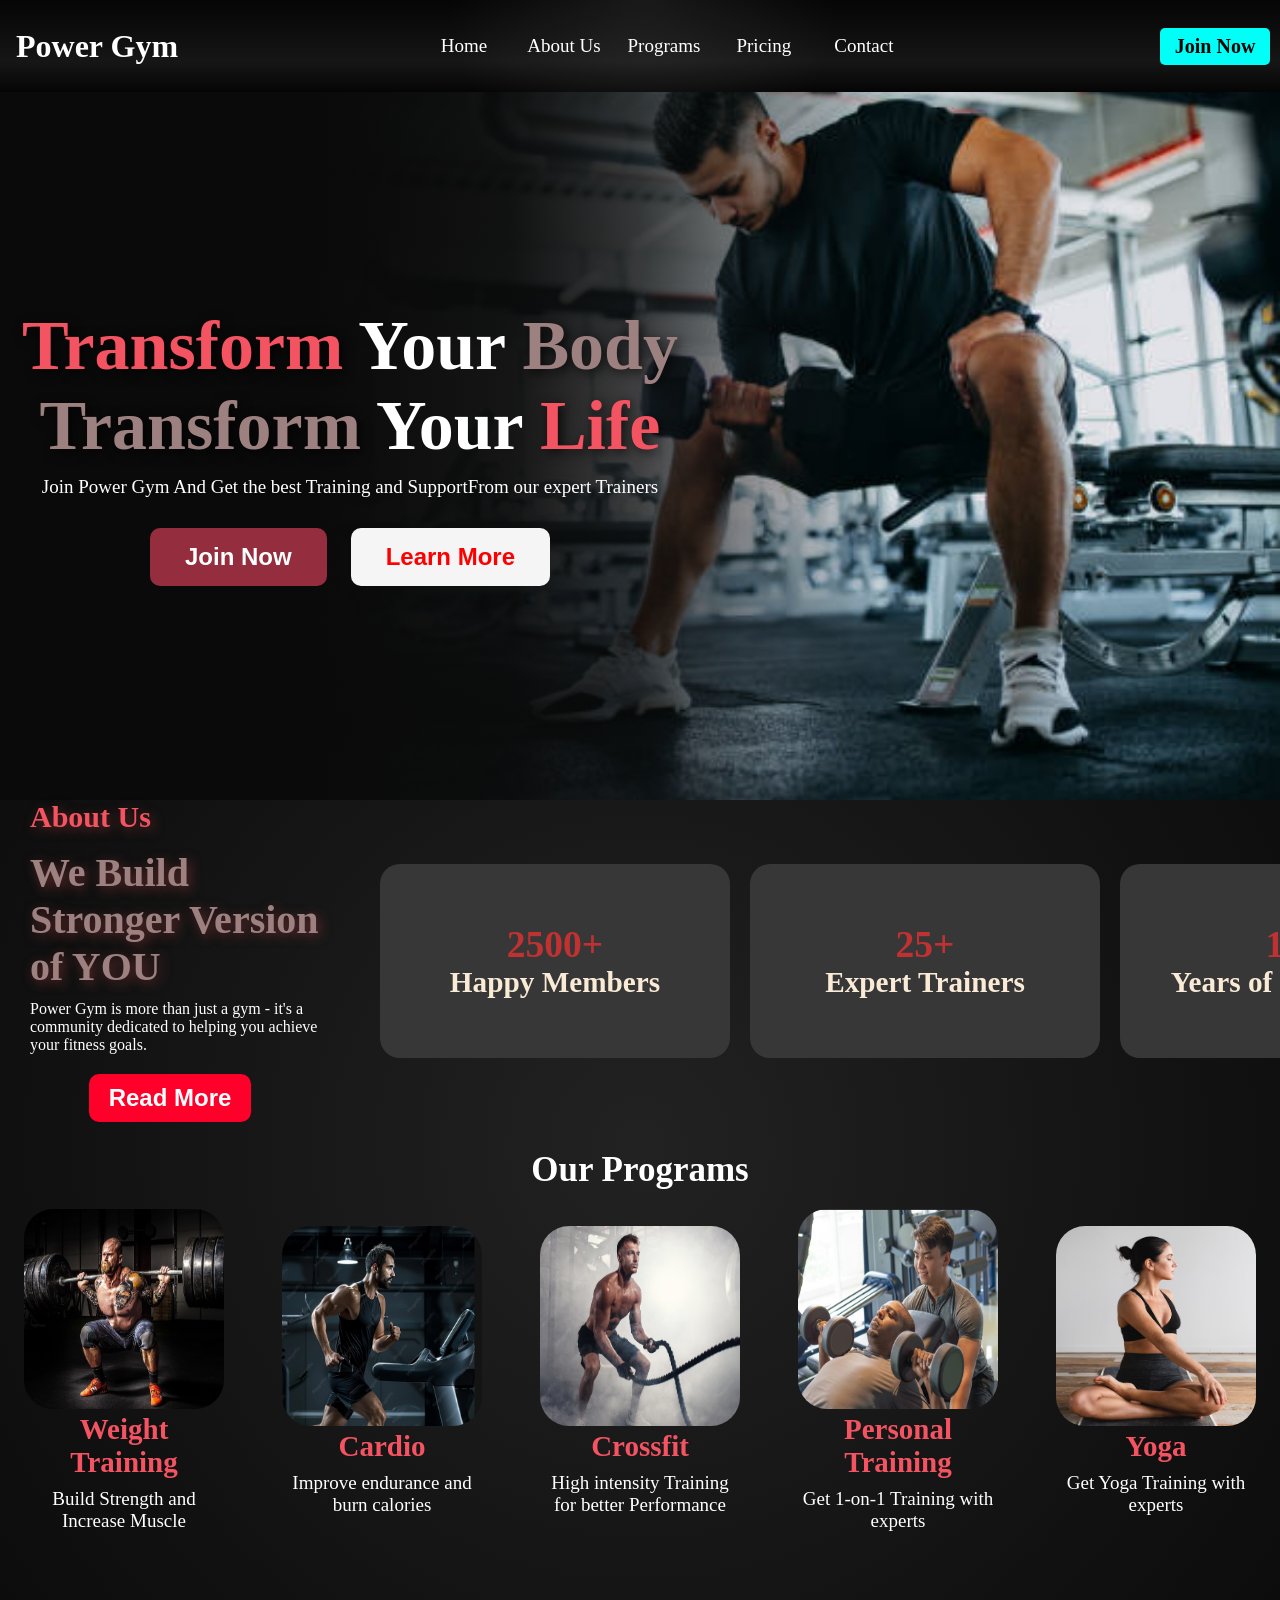
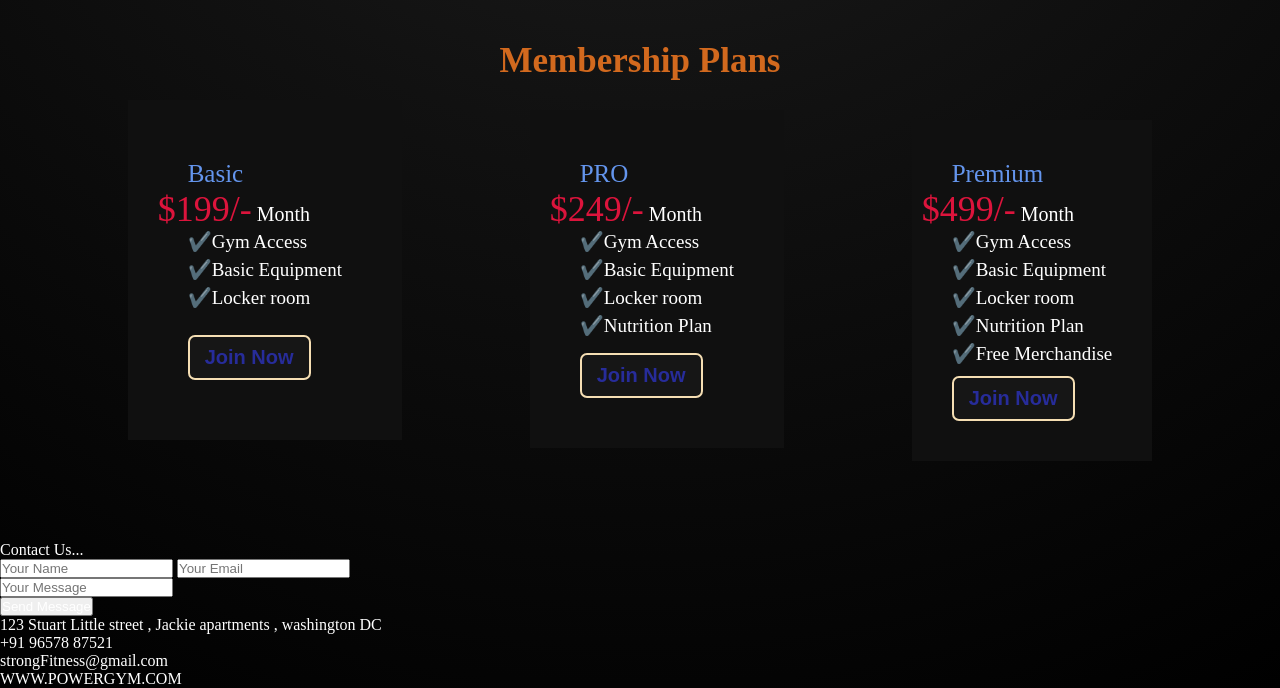
==== index.html @ 0db8797d "Html part of contact section is completed" ====
<!DOCTYPE html>
<html lang="en">

<head>
    <meta charset="UTF-8">
    <meta name="viewport" content="width=device-width, initial-scale=1.0">
    <title>Power Gym Website</title>
    <link rel="stylesheet" href="style.css">
</head>

<body>
    <header class="header-section">
        <h1 class="title" style="cursor: pointer;">Power Gym</h1>
        <nav class="header-nav">
            <a class="nav-tag" href="#home">Home</a>
            <a class="nav-tag" href="#about">About Us</a>
            <a class="nav-tag" href="#programs">Programs</a>
            <a class="nav-tag" href="#price">Pricing</a>
            <a class="nav-tag" href="#contact">Contact</a>
        </nav>
        <a class="join-btn" href="JoinForm.html">Join Now</a>
    </header>
    <main>

        <section class="hero-section" id="home">
            <div class="left-box">
                <p class="l1"><span class="w1">Transform</span> Your <span class="w2">Body</span> <span
                        class="w2">Transform</span> Your <span class="w1">Life</span></p>
                <p class="l2">Join Power Gym And Get the best Training and SupportFrom our expert Trainers</p>
                <div>
                    <button class="join-button">Join Now</button>
                    <button class="Learn-more-btn">Learn More</button>
                </div>
            </div>
        </section>

        <section class="about-section" id="about">
            
            <div class="abt-box1">
                <p class="bl1">About Us</p>
                <p class="bl2">We Build Stronger Version of YOU</p>
                <p class="bl3">Power Gym is more than just a gym - it's a community dedicated to helping you achieve your fitness
                    goals.</p>
                <button class="read-more-btn">Read More</button>
            </div>

            <div class="abt-box2">
                <h1 class="abl1">2500+</h1>
                <h3 class="abl2">Happy Members</h3>
            </div>
            <div class="abt-box2">
                <h1 class="abl1">25+</h1>
                <h3 class="abl2">Expert Trainers</h3>
            </div>
            <div class="abt-box2">
                <h1 class="abl1">10+</h1>
                <h3 class="abl2">Years of Experience</h3>
            </div>

        </section>

        <section class="programs-section" id="programs">

            <div class="pb1">
                <p class="pl1">Our Programs</p>
            </div>
            <div class="pb2">
                <div class="pbox">
                    <div>
                        <img class="photo" alt="Misssing Photo" src="Images/b1.png">
                    </div>
                    <div>
                        <p class="PBLine1">Weight Training</p>
                        <p class="pbl2">Build Strength and Increase Muscle</p>
                    </div>
                </div>
                <div class="pbox">
                    <div>
                        <img class="photo" alt="Misssing Photo" src="Images/b2.png">
                    </div>
                    <div>
                        <p class="PBLine1">Cardio</p>
                        <p class="pbl2">Improve endurance and burn calories</p>
                    </div>
                </div>
                <div class="pbox">
                    <div>
                        <img class="photo" alt="Misssing Photo" src="Images/b3.png">
                    </div>
                    <div>
                        <p class="PBLine1">Crossfit</p>
                        <p class="pbl2">High intensity Training for better Performance</p>
                    </div>
                </div>
                <div class="pbox">
                    <div>
                        <img class="photo" alt="Misssing Photo" src="Images/b4.png">
                    </div>
                    <div>
                        <p class="PBLine1">Personal Training</p>
                        <p class="pbl2">Get 1-on-1 Training with experts</p>
                    </div>
                </div>
                <div class="pbox">
                    <div>
                        <img class="photo" alt="Misssing Photo" src="Images/b5.png">
                    </div>
                    <div>
                        <p class="PBLine1">Yoga</p>
                        <p class="pbl2">Get Yoga Training with experts</p>
                    </div>
                </div>
            </div>

        </section>

        <section class="price-section" id="price">
            <p class="priceline1">Membership Plans</p>
            <div class="plan-container">
                <div class="plan-box1">
                    <p class="pricel1">Basic</p>
                    <p class="pricel2"> <span class="amount">$199/-</span> Month</p>
                    <p class="access-lines">✔️Gym Access</p>
                    <p class="access-lines">✔️Basic Equipment</p>
                    <p class="access-lines">✔️Locker room </p>
                    <button class="Joinbtn1">Join Now</button>
                </div>
                <div class="plan-box2">
                    <p class="pricel1">PRO</p>
                    <p class="pricel2"> <span class="amount">$249/-</span> Month</p>
                    <p class="access-lines">✔️Gym Access</p>
                    <p class="access-lines">✔️Basic Equipment</p>
                    <p class="access-lines">✔️Locker room </p>
                    <p class="access-lines">✔️Nutrition Plan</p>
                    <button class="Joinbtn2">Join Now</button>
                </div>
                <div class="plan-box3">
                    <p class="pricel1">Premium</p>
                    <p class="pricel2"> <span class="amount">$499/-</span> Month</p>
                    <p class="access-lines">✔️Gym Access</p>
                    <p class="access-lines">✔️Basic Equipment</p>
                    <p class="access-lines">✔️Locker room </p>
                    <p class="access-lines">✔️Nutrition Plan</p>
                    <p class="access-lines">✔️Free Merchandise</p>
                    <button class="Joinbtn3">Join Now</button>
                </div>
            </div>
        </section>

        <section class="contact-section" id="contact">
            <div class="form-box">
                <form class="contact-form">
                    <p>Contact Us...</p>
                    <input type="text" placeholder="Your Name">
                    <input type="email" placeholder="Your Email">
                    <div>
                        <input type="text" placeholder="Your Message">
                    </div>
                    <button>Send Message</button>
                </form>
            </div>
            <div class="adress-box">
                <p class="adl1">123  Stuart Little street , Jackie apartments , washington DC </p>
                <p class="adl2">+91 96578 87521</p>
                <p class="adl3">strongFitness@gmail.com</p>
                <p class="adl4">WWW.POWERGYM.COM</p>
            </div>
        </section>
    </main>

    <footer class="footer-section">

    </footer>
</body>

</html>
---- style.css ----
*{
    margin: 0;
    padding: 0;
    color: white;
}
body{
    background:
    radial-gradient(circle at center,
    #222222,
    #111111 45%,
    #000000 100%);
}
html{
    scroll-behavior: smooth;
}
.header-section{
    display: flex;
    flex-direction: row;
    justify-content: space-between;
    align-items: center;
    position: fixed;
    margin-bottom: 29px;
    width: 98%;
    padding: 1rem;  
    background:
    radial-gradient(circle at top,
    rgba(255,255,255,0.08),
    transparent 30%),

    linear-gradient(
        to bottom,
        #050505,
        #0d0d0d,
        #161616,
        #050505
    );
    height : 60px ;

}

.header-nav{
    display: grid;
    grid-template-columns: repeat(5, 1fr);
    width: 500px;
}
.nav-tag{
    font-size: 19px;
    cursor: pointer;
    text-align: center;
    padding: 8px; 
    text-decoration: none;
    margin-right: 10px;
}
.nav-tag:hover{
    background-color: #272c9a;
    border-radius: 5px;
}
.nav-tag:active{
    background-color: whitesmoke;
    color: #272c9a;
    border-radius: 5px;
}
.join-btn{
    background-color: #00fff7;
    border: none;
    color: black;
    text-decoration: none;
    border-radius: 5px;
    font-weight: bold;
    cursor: pointer;
    font-size: 20px;
    padding: 7px 15px;
}
.join-btn:hover{
    background-color: #7ff45f;
    color: whitesmoke;
}
.hero-section{
    height: 800px;
    background:
        linear-gradient(to right,
            #0a0a0a 0%,
            #0a0a0a 25%,
            rgba(10,10,10,0.95) 40%,
            rgba(10,10,10,0.75) 50%,
            rgba(10,10,10,0.35) 60%,
            rgba(10,10,10,0) 70%
        ),
        url("Images/1.jpg");

    background-size: cover;
    background-position: center;
    background-repeat: no-repeat;
}
.left-box{
    height: 100vh;
    display: flex;
    flex-direction: column;
    justify-content: center;
    align-items: center;
    width: 700px;
}
.l1{
    font-size: 70px;
    font-weight: bold;
    margin-top: -9px;
    text-align: center;
    margin-bottom: 20px;
}
.w1{
    color: #f45361;
    text-shadow: 3px 3px 12px rgba(0,0,0,0.8);
}
.w2{
    color: #9d8080;
    text-shadow: 3px 3px 12px rgba(0,0,0,0.8);
}
.l2{
    font-size: 19px;
    margin-bottom: 30px;
    margin-top: -10px;
}
.join-button{
    color: white;
    border: none;
    cursor: pointer;
    border-radius: 10px;
    font-size: 24px;
    font-weight: bold;
    background-color: rgb(148, 45, 62);
    padding: 15px 35px;
    margin-right: 20px;
}
.join-button:hover{
    background-color: #56e32f;
    color: red;
}
.Learn-more-btn{
    color: red;
    border: none;
    cursor: pointer;
    border-radius: 10px;
    font-size: 24px;
    font-weight: bold;
    background-color: whitesmoke ;
    padding: 15px 35px;
}
.Learn-more-btn:hover{
    background-color: rgb(81, 30, 30);
    color: whitesmoke;
}
.about-section{
    height: 300px;
    display: grid;
    grid-template-columns: 1fr 1fr 1fr 1fr;
    justify-content: space-between;
    align-items: center;
    margin-bottom: 50px;
}
.abt-box1{
    text-align: left;
    display: flex;
    flex-direction: column;
    justify-content: center;
    align-items: center;
    height: 90%;
    width: 300px;
    margin-left: 30px;
    margin-right: 50px;
}
.bl1{
    font-size: 30px;
    font-weight: bold;
    width: 100%;
    margin-bottom: 15px;
    color: #f45361;
    text-shadow: 3px 3px 12px rgba(121, 50, 50, 0.8);
}
.bl2{
    margin-bottom: 10px;
    font-size: 40px;
    font-weight: bold;
    color: #9d8080; 
    text-shadow: 3px 3px 12px rgba(121, 50, 50, 0.8);
}
.bl3{
    font-size: medium;
}
.read-more-btn{
    color: white;
    border: none;
    cursor: pointer;
    border-radius: 10px;
    font-size: 24px;
    font-weight: bold;
    background-color: rgb(255, 0, 43);
    padding: 10px 20px;
    margin-right: 20px;
    margin-top: 20px;
    justify-content: left;
}
.abt-box2{
    background-color: #383737;
    border-radius: 20px;
    margin-right: 20px;
    height: 60%;
    width: 350px;
    font-size: 25px;
    display: flex;
    flex-direction: column;
    justify-content: center;
    align-items: center;
}
.abl1{
    color: #c03131;
}
.abl2{
    color: antiquewhite;
}
.programs-section{
    display: flex;
    flex-direction: column;
    justify-content: center;
    align-items: center;
    text-align: center;
}
.pl1{
    font-size: 35px;
    font-weight: 900;
}
.pb2{
    display: flex;
    flex-direction: row;
    justify-content: space-evenly   ;
    align-items: center;
    margin-top: 19px;
    margin-bottom: 109px;
}
.pbox{
    margin-right: 29px;
    margin-left: 29px;
    display: flex;
    flex-direction: column;
    justify-content: center;
    align-items: center;
}
.photo{
    height: 200px;
    border-radius: 29px;
    width: 200px;
}
.PBLine1{
    color: #f45361;
    font-size: 29px;
    margin-bottom: 9px;
    font-weight: 700;
}
.pbl2{
    font-size: 19px;
}
.price-section{
    height: 500px;
}
.plan-container{
    display: flex;
    flex-direction: row;
    justify-content: space-evenly;
    align-items: first baseline;  
    margin-top: 19px; 
}
.plan-box1{
    background-color: #101010;
    padding: 60px;
}
.plan-box2{
    background-color: #101010;
    padding: 50px;
}
.plan-box3{
    background-color: #101010;
    padding: 40px;
}
.priceline1{
    text-align: center;
    font-size: 35px;
    font-weight: 700;
    color: chocolate;
}
.pricel1{
    font-size: 25px;
    color: cornflowerblue;
}
.pricel2{
    font-size: 20px;
}
.amount{
    font-size: 36px;
    margin-left: -30px;
    color: crimson;
}
.access-lines{
    font-size: 19px;
    margin-bottom: 5px;
}
.Joinbtn1{
    background-color: #161616;
    color: #272c9a;
    border: none;
    border-width: 2px;
    border-radius: 7px;
    padding: 9px 15px;
    margin-top: 21px;
    border-style: solid;
    border-color: wheat;
    font-size: 20px;
    cursor: pointer;
    font-weight: 800;
}
.Joinbtn1:hover{
    color: wheat;
    background-color: #272c9a;
}
.Joinbtn2{
    background-color: #161616;
    color: #272c9a;
    border: none;
    border-width: 2px;
    border-radius: 7px;
    padding: 9px 15px;
    margin-top: 11px;
    border-style: solid;
    border-color: wheat;
    font-size: 20px;
    cursor: pointer;
    font-weight: 800;
}
.Joinbtn2:hover{
    color: wheat;
    background-color: #272c9a;
}
.Joinbtn3{
    background-color: #161616;
    color: #272c9a;
    border: none;
    border-width: 2px;
    border-radius: 7px;
    padding: 9px 15px;
    margin-top: 6px;
    border-style: solid;
    border-color: wheat;
    font-size: 20px;
    cursor: pointer;
    font-weight: 800;
}
.Joinbtn3:hover{
    color: wheat;
    background-color: #272c9a;
}
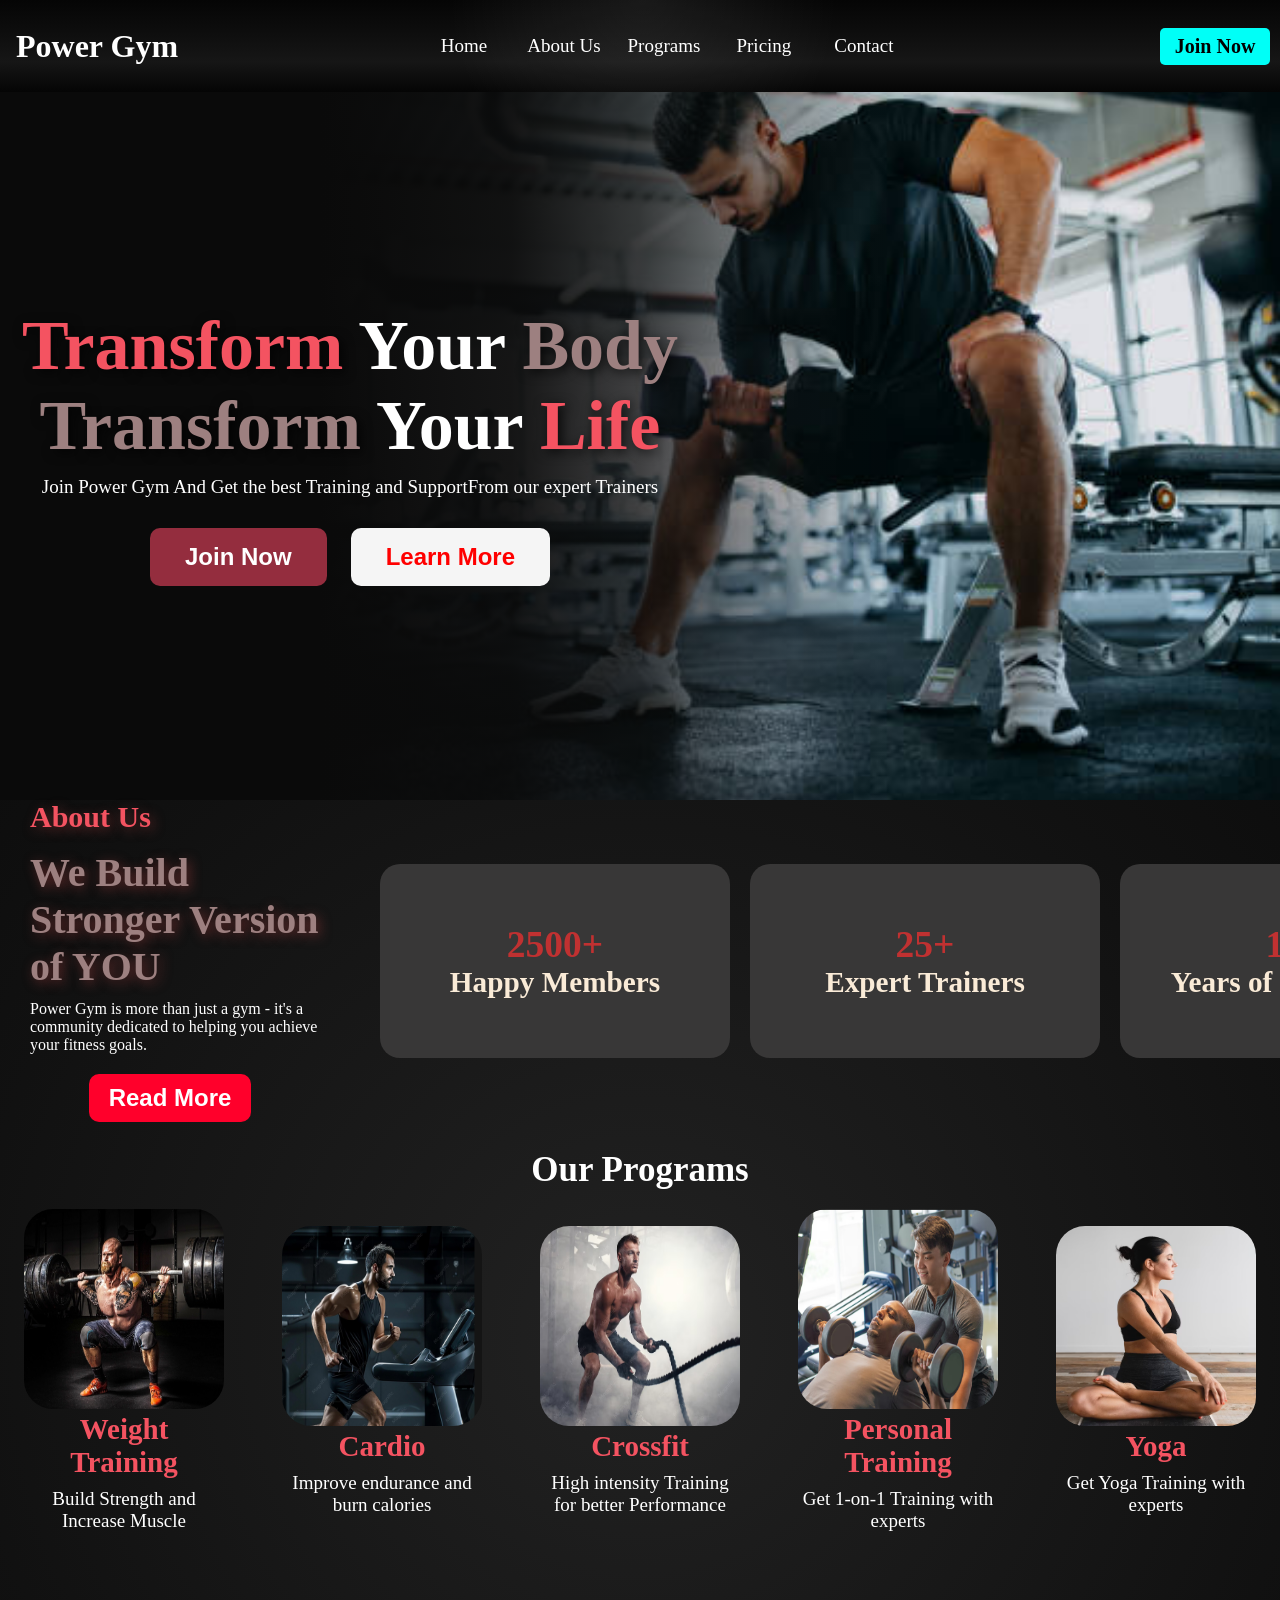
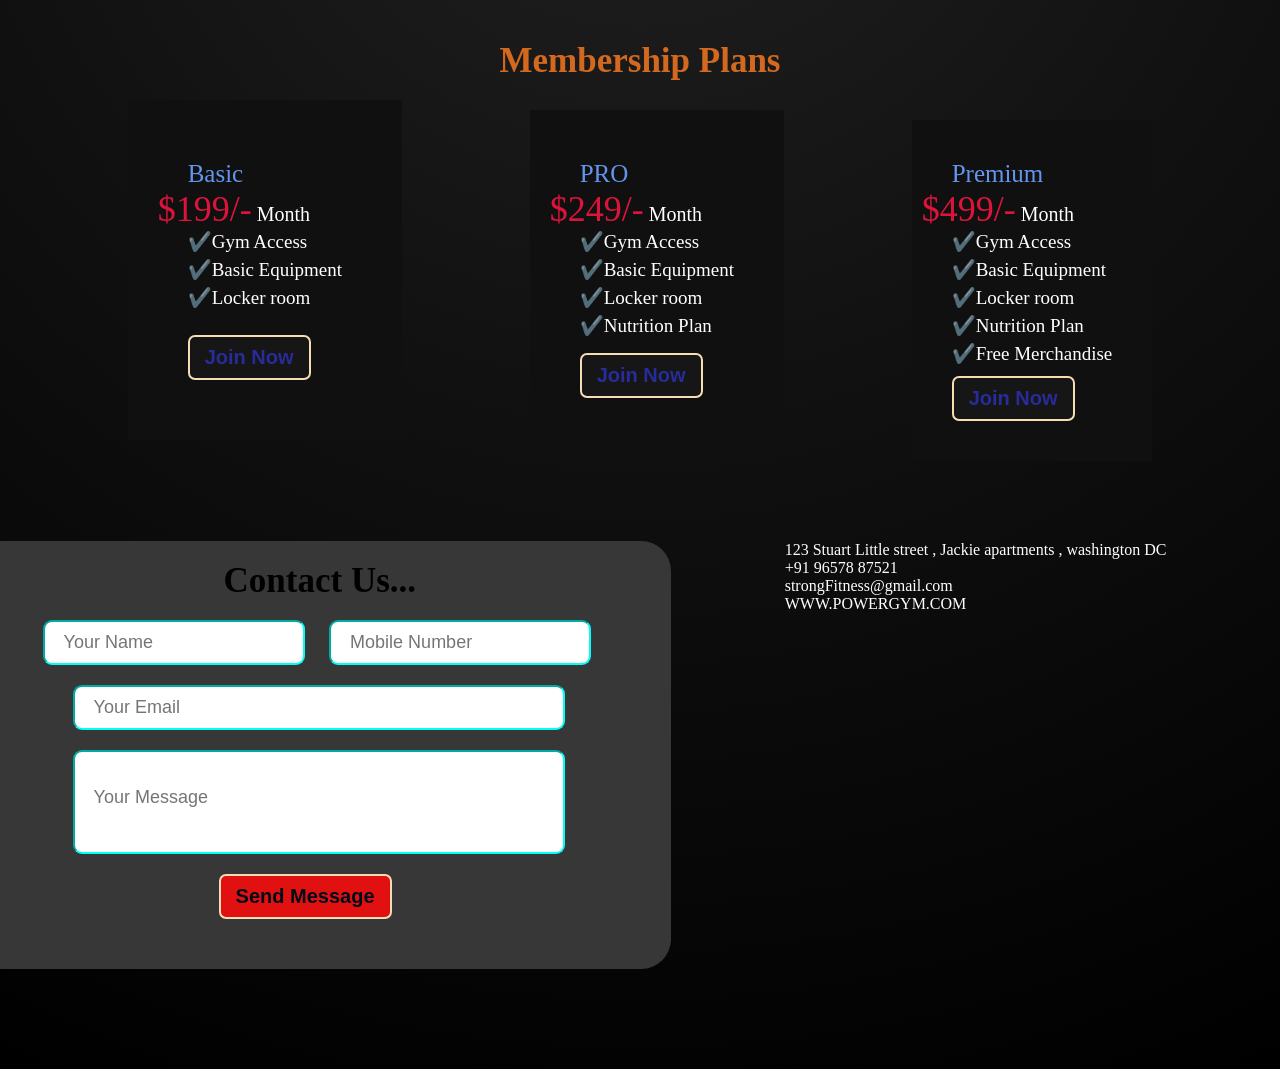
==== commit ecec42e2: "Changed adress section  html part litttle bit" ====
--- a/index.html
+++ b/index.html
@@ -150,20 +150,23 @@
         <section class="contact-section" id="contact">
             <div class="form-box">
                 <form class="contact-form">
-                    <p>Contact Us...</p>
-                    <input type="text" placeholder="Your Name">
-                    <input type="email" placeholder="Your Email">
+                    <p class="fl1">Contact Us...</p>
+                    <input type="text" placeholder="Your Name" class="inp-box">
+                    <input type="email" placeholder="Mobile Number" class="inp-box">
                     <div>
-                        <input type="text" placeholder="Your Message">
+                        <input type="text" placeholder="Your Email" class="email-inp-box">
                     </div>
-                    <button>Send Message</button>
+                    <div>
+                        <input type="text" placeholder="Your Message" class="email-inp-box1">
+                    </div>
+                    <button class="send-btn">Send Message</button>
                 </form>
             </div>
             <div class="adress-box">
-                <p class="adl1">123  Stuart Little street , Jackie apartments , washington DC </p>
-                <p class="adl2">+91 96578 87521</p>
-                <p class="adl3">strongFitness@gmail.com</p>
-                <p class="adl4">WWW.POWERGYM.COM</p>
+                <p class="adl">123  Stuart Little street , Jackie apartments , washington DC </p>
+                <p class="adl">+91 96578 87521</p>
+                <p class="adl">strongFitness@gmail.com</p>
+                <p class="adl">WWW.POWERGYM.COM</p>
             </div>
         </section>
     </main>
--- a/style.css
+++ b/style.css
@@ -355,4 +355,78 @@
 .Joinbtn3:hover{
     color: wheat;
     background-color: #272c9a;
+}
+.contact-section{
+    display: flex;
+    flex-direction: row;
+    justify-content: space-evenly;
+    margin-bottom: 100px;
+}
+.form-box{
+    font-size: 22px;
+    padding: 50px  80px;
+    margin-left: -170px;
+    background-color: #383737;
+    border-radius: 30px;
+}
+.fl1{
+    color: #000000;
+    font-size: 35px;
+    font-weight: 900;
+    margin-top: -30px;
+    margin-bottom: 19px;
+    margin-left: 200px;
+}
+.inp-box{
+    color: #000000;
+    font-size: 18px;
+    width: 220px;
+    padding: 10px 19px;
+    border-radius: 9px;
+    border-color: #00fff7;
+    margin-left: 19px;
+}
+.email-inp-box{
+    border-color: #00fff7;
+    color: #000000;
+    font-size: 18px;
+    width: 450px;
+    margin-top: 20px;
+    padding: 10px 19px;
+    border-radius: 9px;
+    margin-left: 49px;
+    
+}
+.email-inp-box1{
+    color: #000000;
+    font-size: 18px;
+    width: 450px;
+    height: 90px;
+    border-color: #00fff7;
+    margin-top: 20px;
+    padding: 10px 19px;
+    border-radius: 9px;
+    margin-left: 49px;
+    text-align: start;
+    padding-top: 0;
+}
+.send-btn{
+    border: none;
+    border-width: 2px;
+    border-radius: 7px;
+    padding: 9px 15px;
+    margin-top: 6px;
+    border-style: solid;
+    border-color: wheat;
+    font-size: 20px;
+    cursor: pointer;
+    font-weight: 800;
+    margin-left: 195px;
+    margin-top: 20px;
+    background-color: #e11111;
+    color: #020c18;
+}
+.send-btn:hover{
+    background-color: #3e2626;
+    color: #2d37f5;
 }
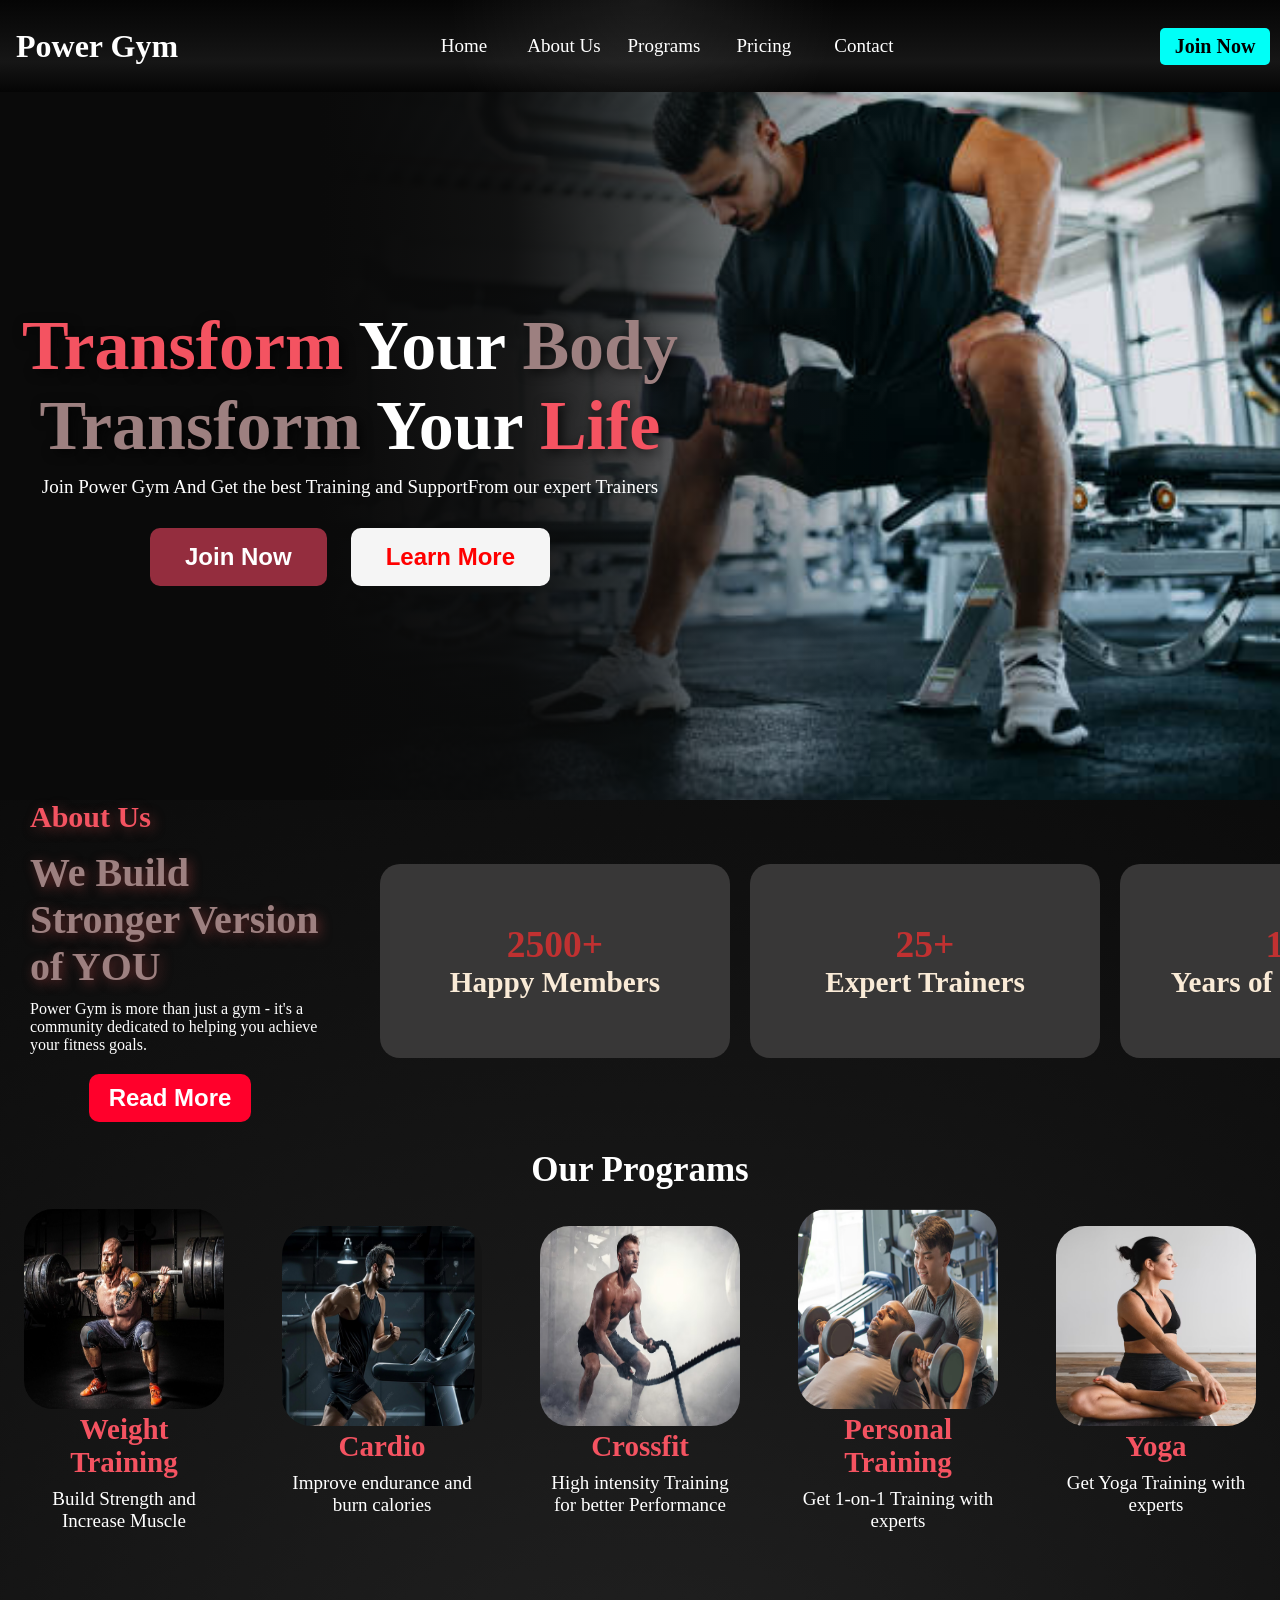
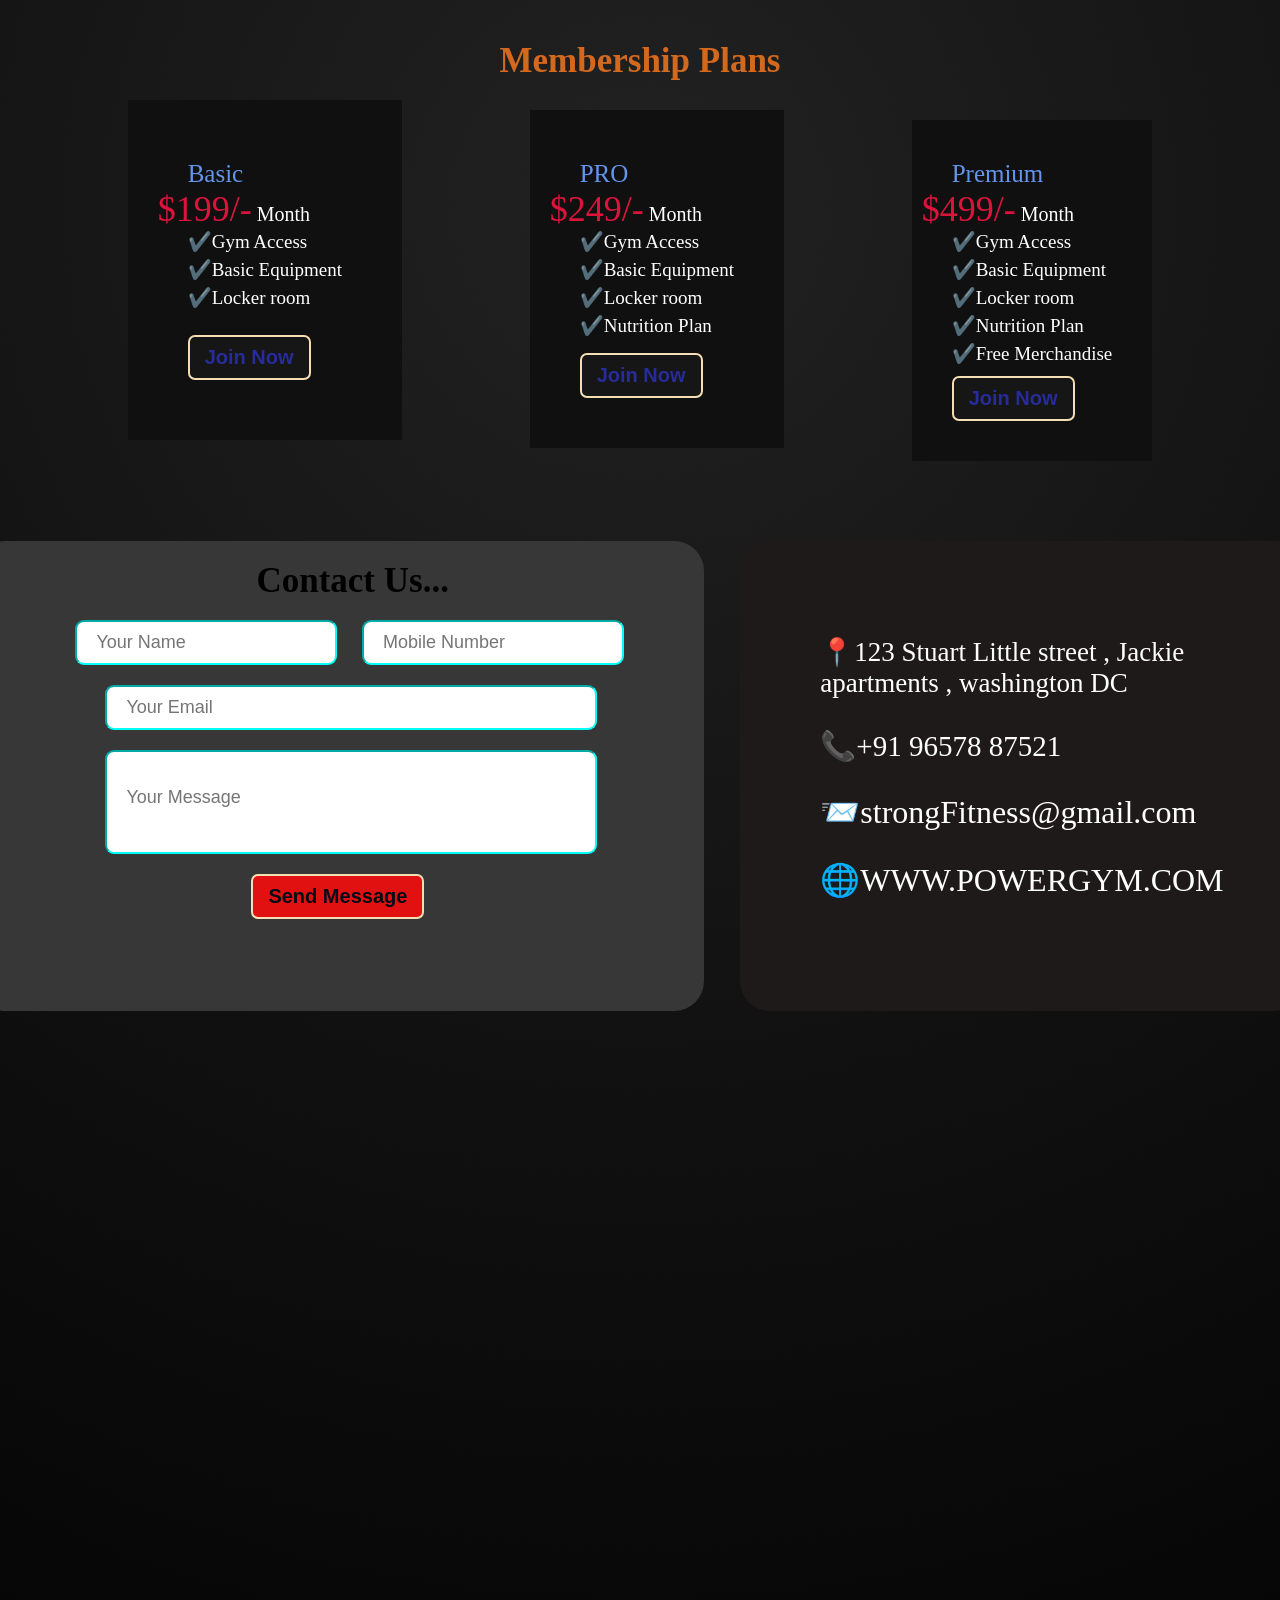
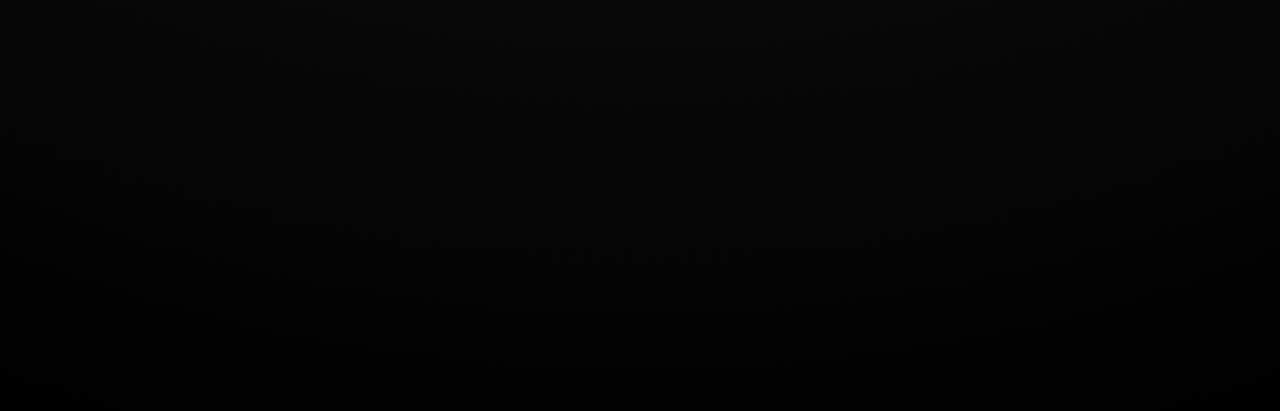
==== commit f257c003: "Address section css part is completed" ====
--- a/index.html
+++ b/index.html
@@ -163,10 +163,10 @@
                 </form>
             </div>
             <div class="adress-box">
-                <p class="adl">123  Stuart Little street , Jackie apartments , washington DC </p>
-                <p class="adl">+91 96578 87521</p>
-                <p class="adl">strongFitness@gmail.com</p>
-                <p class="adl">WWW.POWERGYM.COM</p>
+                <p class="adl1">📍123  Stuart Little street , Jackie apartments , washington DC </p>
+                <p class="adl2">📞+91 96578 87521</p>
+                <p class="adl3">📨strongFitness@gmail.com</p>
+                <p class="adl4">🌐WWW.POWERGYM.COM</p>
             </div>
         </section>
     </main>
--- a/style.css
+++ b/style.css
@@ -357,15 +357,15 @@
     background-color: #272c9a;
 }
 .contact-section{
+    margin-bottom: 1000px;
     display: flex;
     flex-direction: row;
     justify-content: space-evenly;
-    margin-bottom: 100px;
 }
 .form-box{
     font-size: 22px;
     padding: 50px  80px;
-    margin-left: -170px;
+    margin-left: -60px;
     background-color: #383737;
     border-radius: 30px;
 }
@@ -429,4 +429,31 @@
 .send-btn:hover{
     background-color: #3e2626;
     color: #2d37f5;
-}+}
+.adress-box{
+    padding: 50px  80px;
+    background-color: #1e1a1a;
+    height: 370px;
+    border-radius: 30px;
+    margin-right: -60px;
+}
+.adl1{
+    font-size: 27px;
+    margin-top: 45px;
+    margin-bottom: 30px;
+    width: 380px;
+}
+.adl2{
+    font-size: 29px;
+    margin-bottom: 30px;
+    width: 380px;
+}
+.adl3{
+    font-size: 32px;
+    margin-bottom: 30px;
+    width: 380px;
+}
+.adl4{
+    font-size: 32px;
+    margin-bottom: 30px;
+}
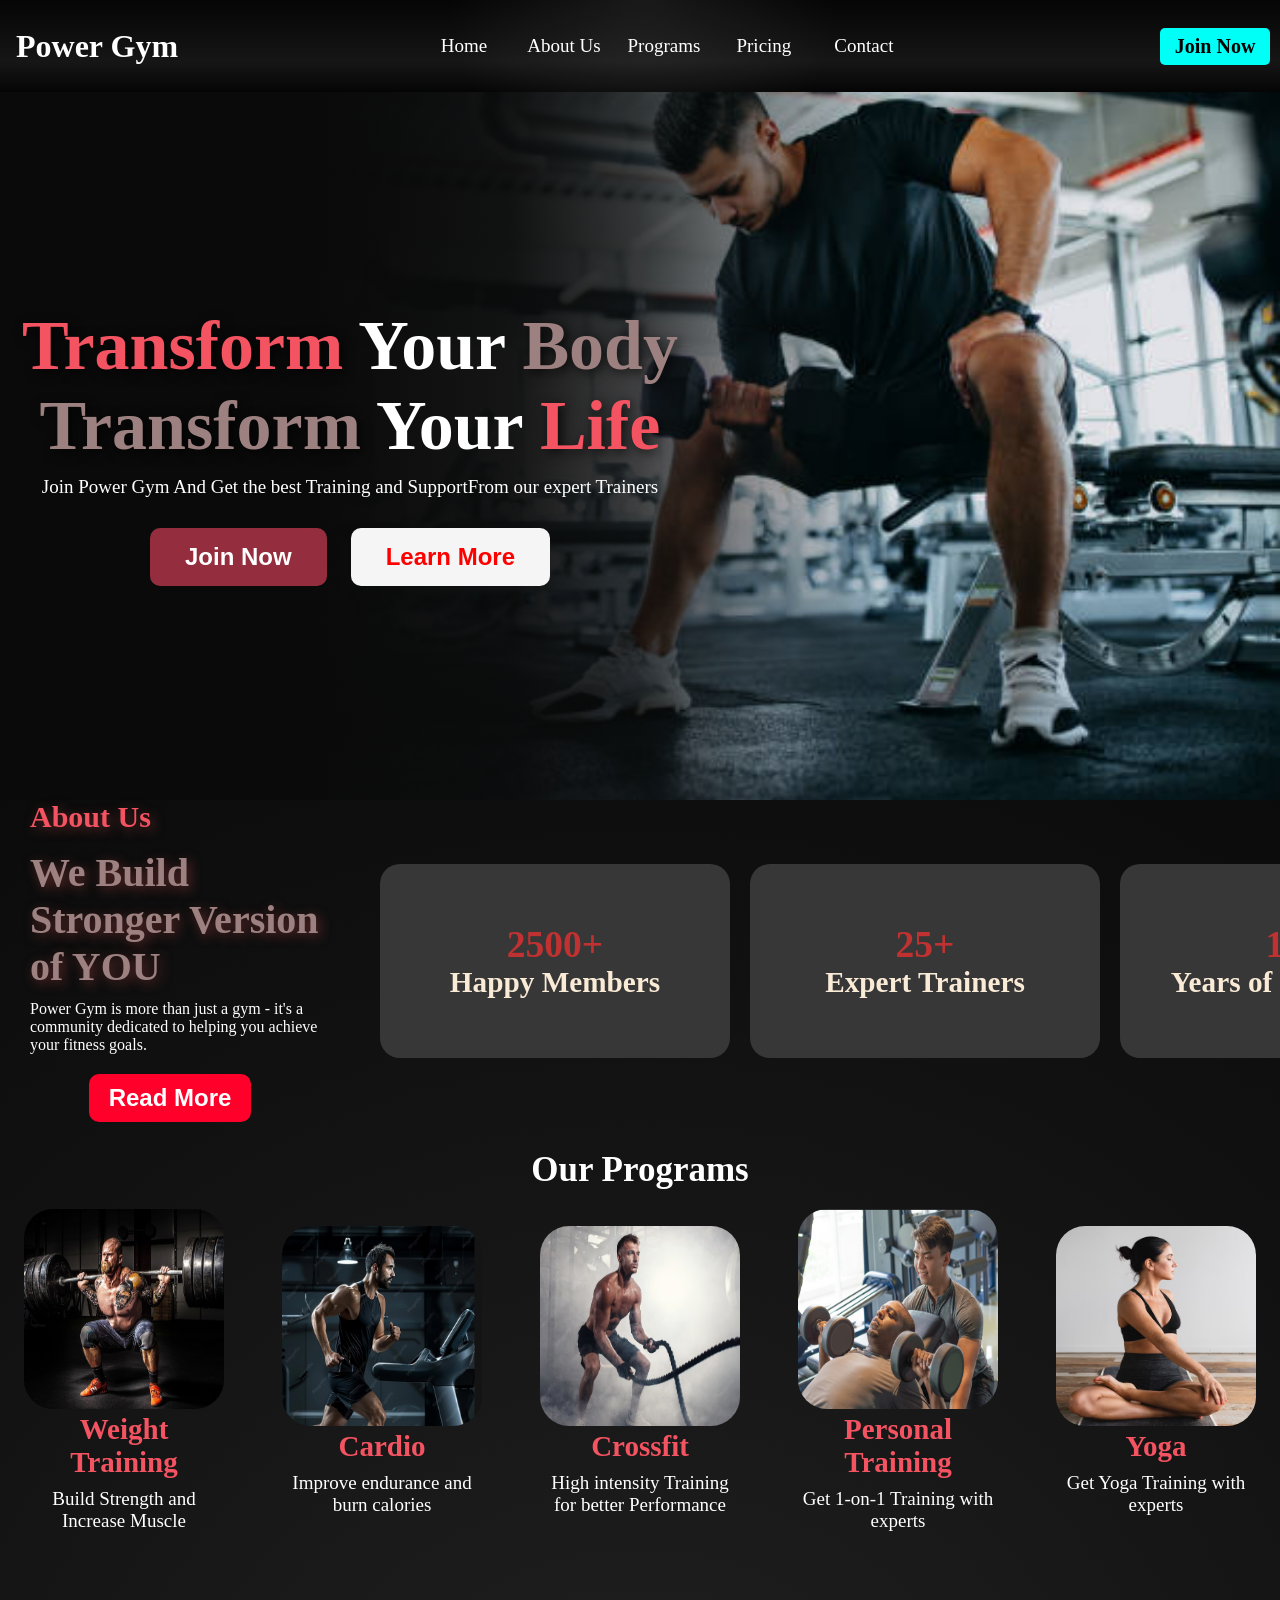
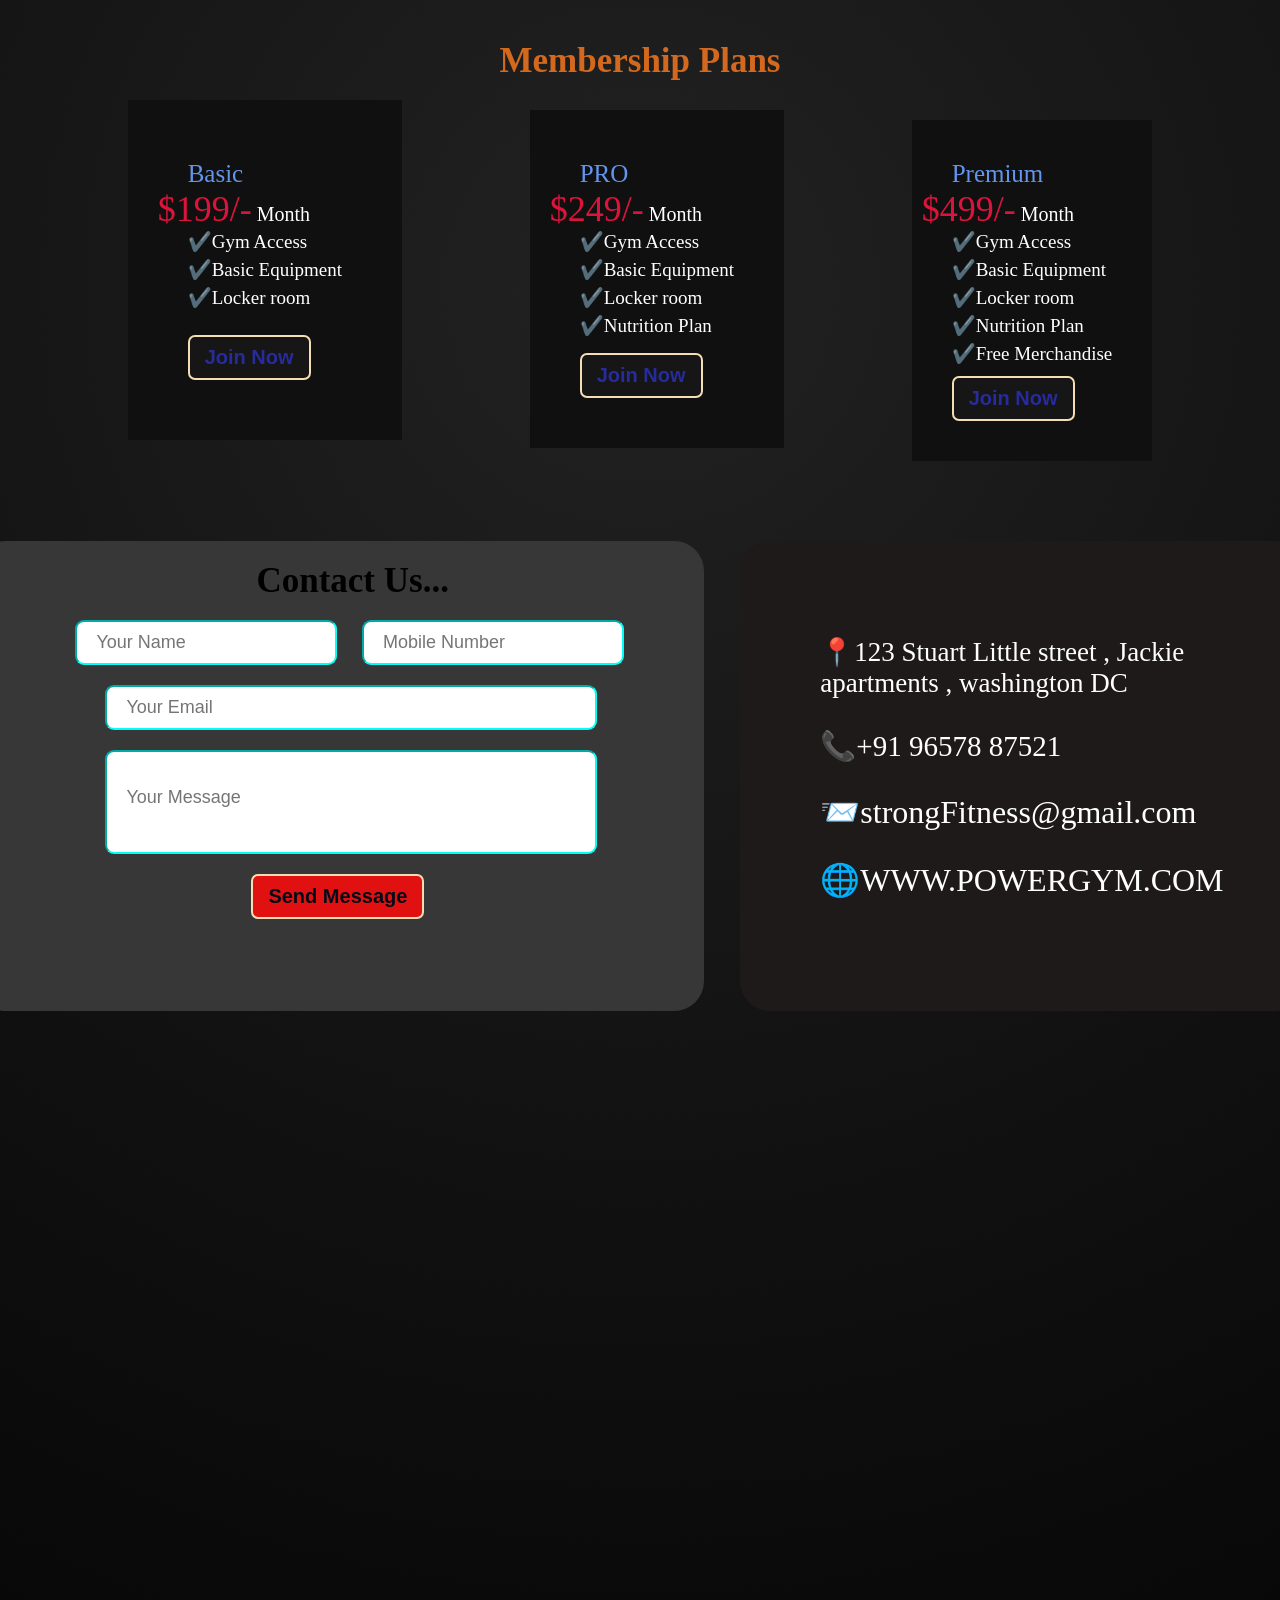
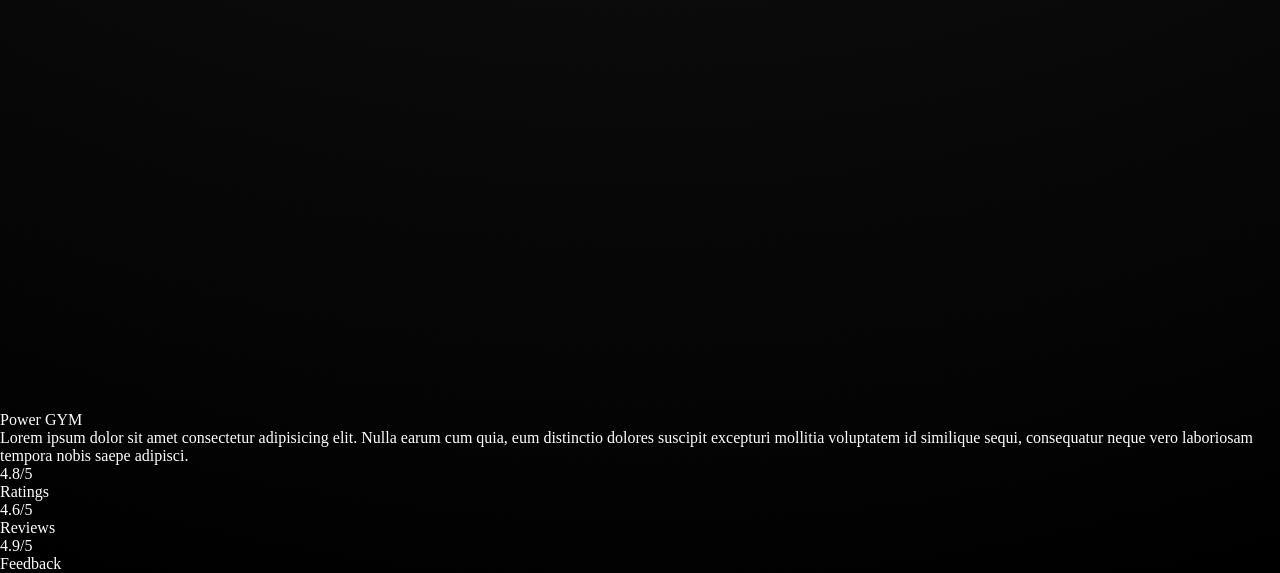
==== commit 697f7b58: "html part of footer section is done upto reviews part only" ====
--- a/index.html
+++ b/index.html
@@ -172,7 +172,22 @@
     </main>
 
     <footer class="footer-section">
-
+        <div class="fbox1">
+            <p>Power GYM</p>
+            <p>Lorem ipsum dolor sit amet consectetur adipisicing elit. Nulla earum cum quia, eum distinctio dolores suscipit excepturi mollitia voluptatem id similique sequi, consequatur neque vero laboriosam tempora nobis saepe adipisci.</p>
+            <div>
+                <p>4.8/5</p>
+                <p>Ratings</p>
+            </div>
+            <div>
+                <p>4.6/5</p>
+                <p>Reviews</p>
+            </div>
+            <div>
+                <p>4.9/5</p>
+                <p>Feedback</p>
+            </div>
+        </div>
     </footer>
 </body>
 
--- a/style.css
+++ b/style.css
@@ -73,7 +73,7 @@
 }
 .join-btn:hover{
     background-color: #7ff45f;
-    color: whitesmoke;
+    color: rgb(255, 13, 13);
 }
 .hero-section{
     height: 800px;
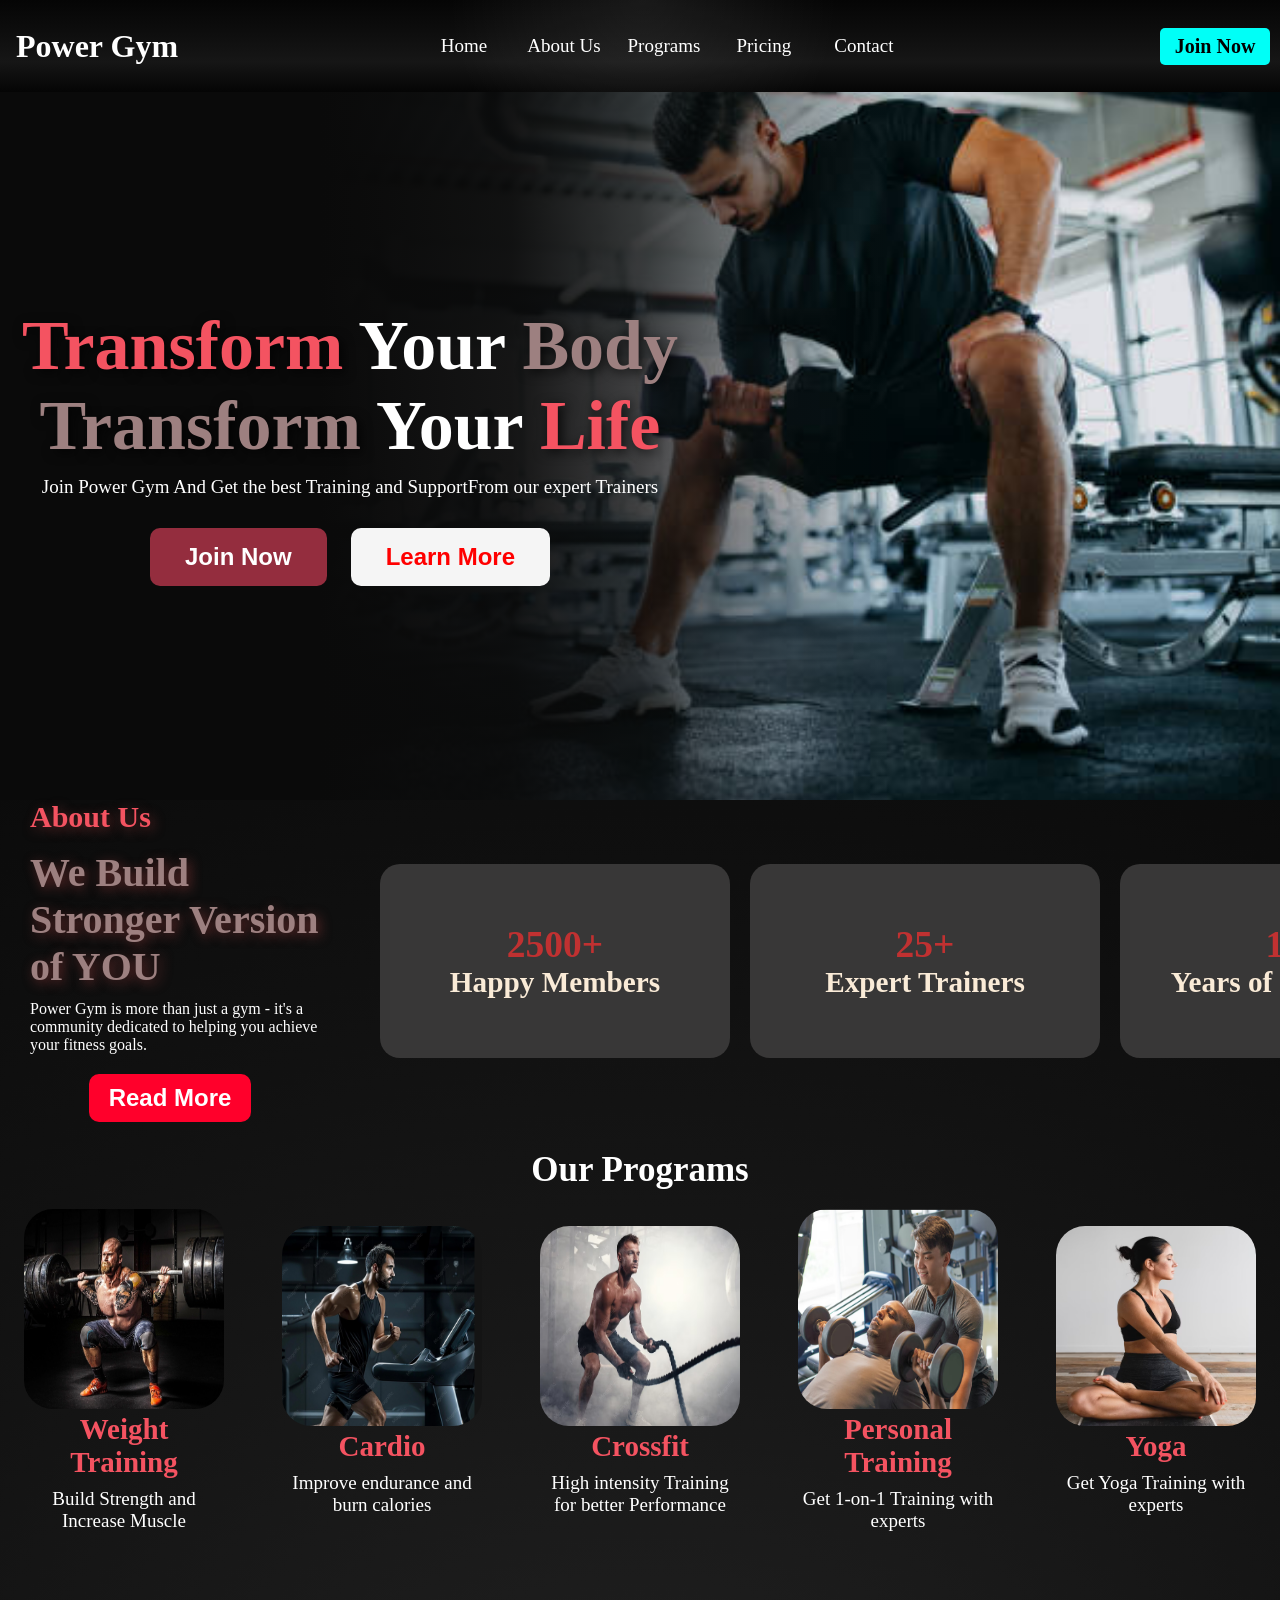
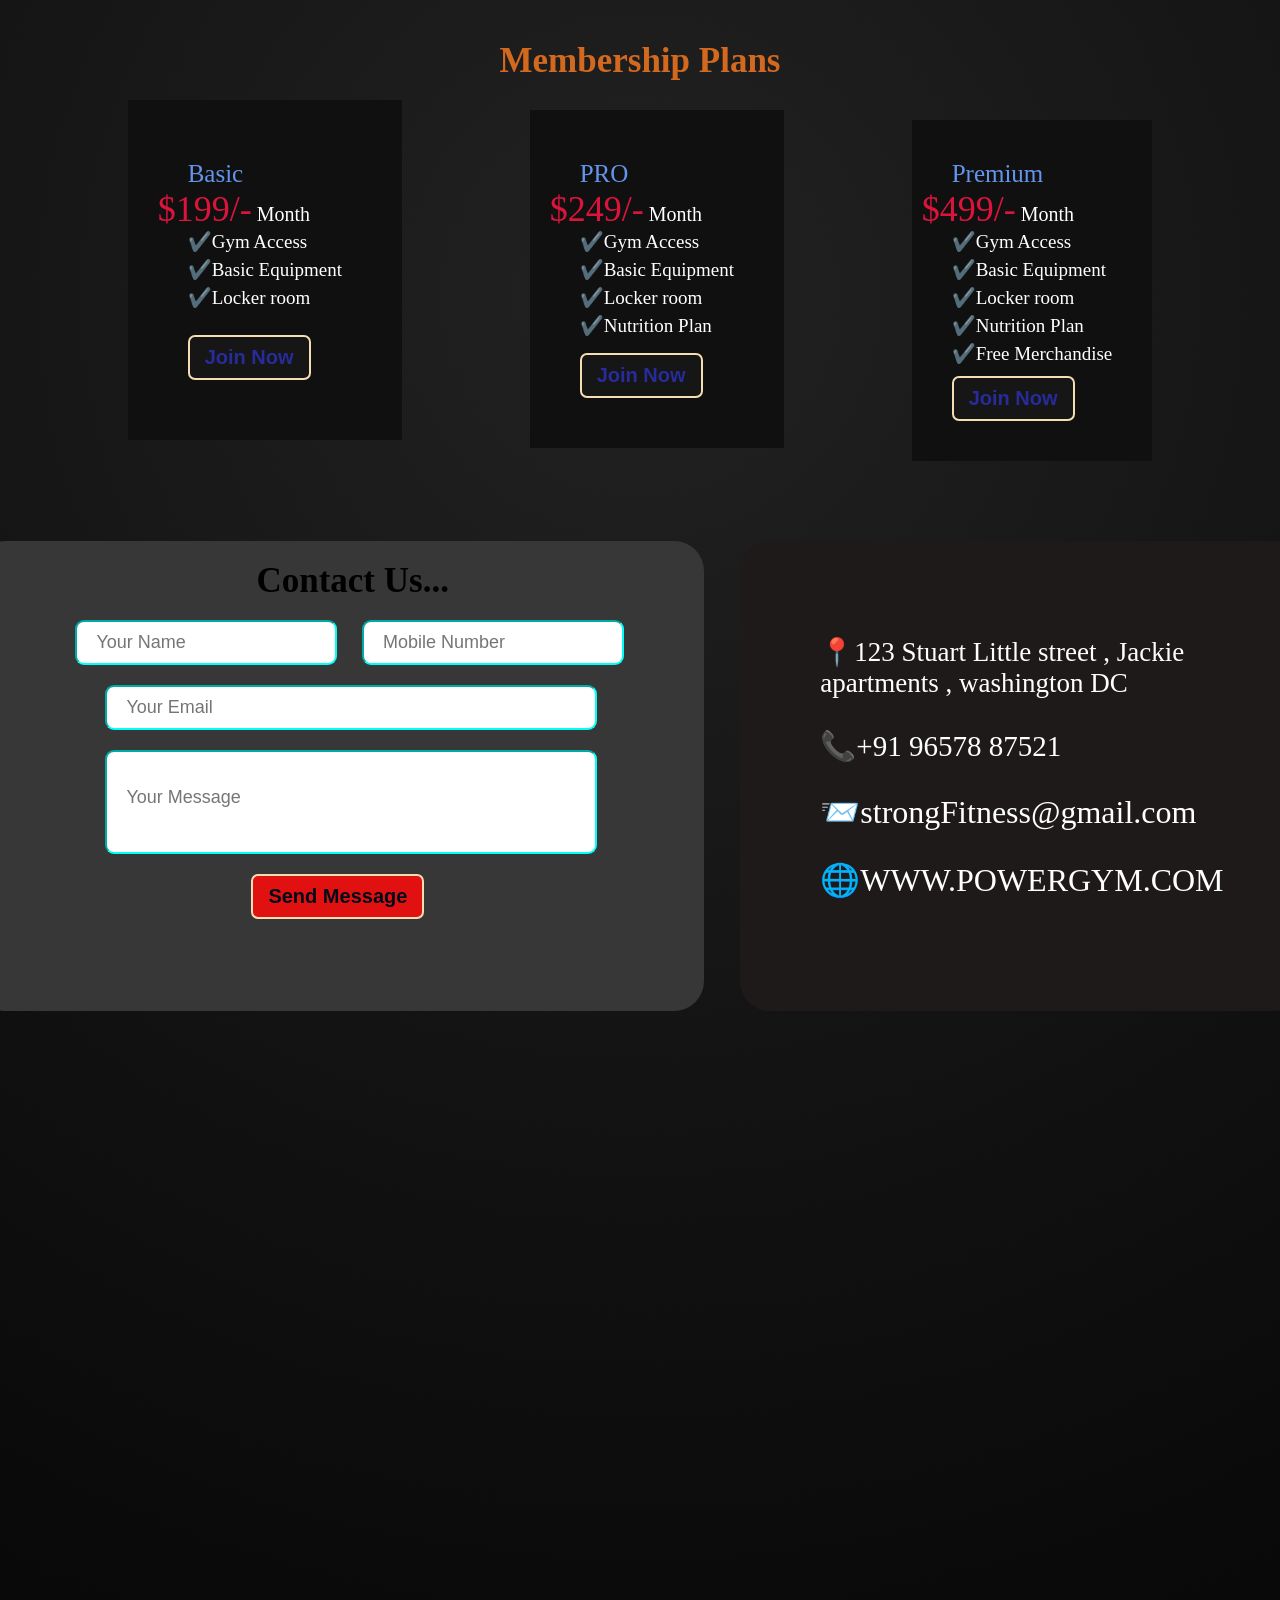
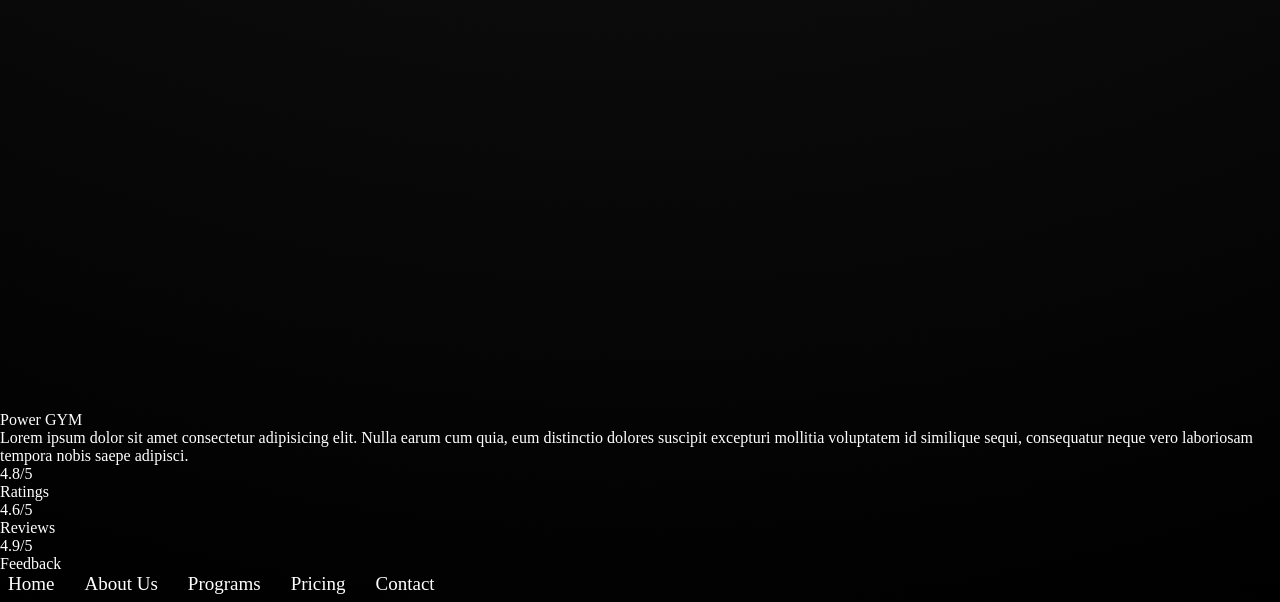
==== commit 8deb32a1: "html part of footer section is done completely" ====
--- a/index.html
+++ b/index.html
@@ -188,6 +188,15 @@
                 <p>Feedback</p>
             </div>
         </div>
+        <div class="fbox2">
+            <nav class="footer-nav">
+                <a class="nav-tag" href="#home">Home</a>
+                <a class="nav-tag" href="#about">About Us</a>
+                <a class="nav-tag" href="#programs">Programs</a>
+                <a class="nav-tag" href="#price">Pricing</a>
+                <a class="nav-tag" href="#contact">Contact</a>
+            </nav>
+        </div>
     </footer>
 </body>
 
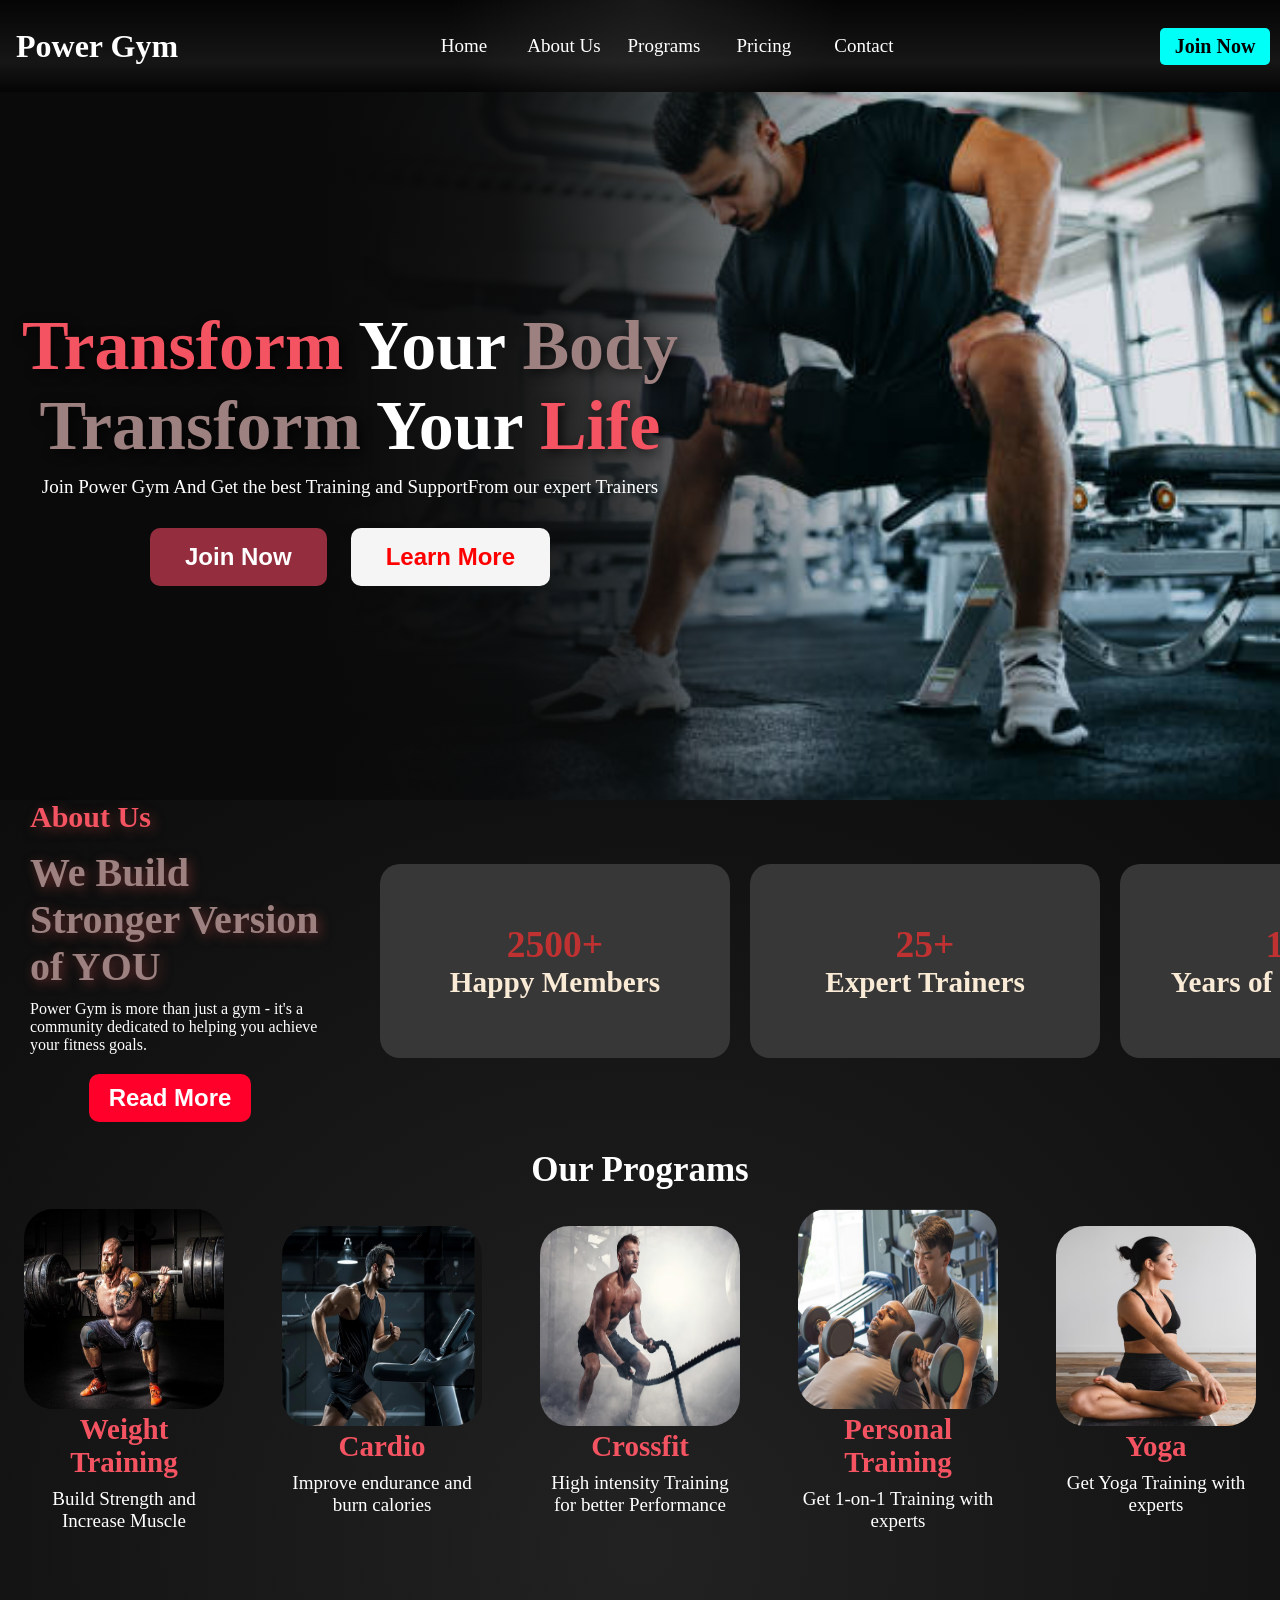
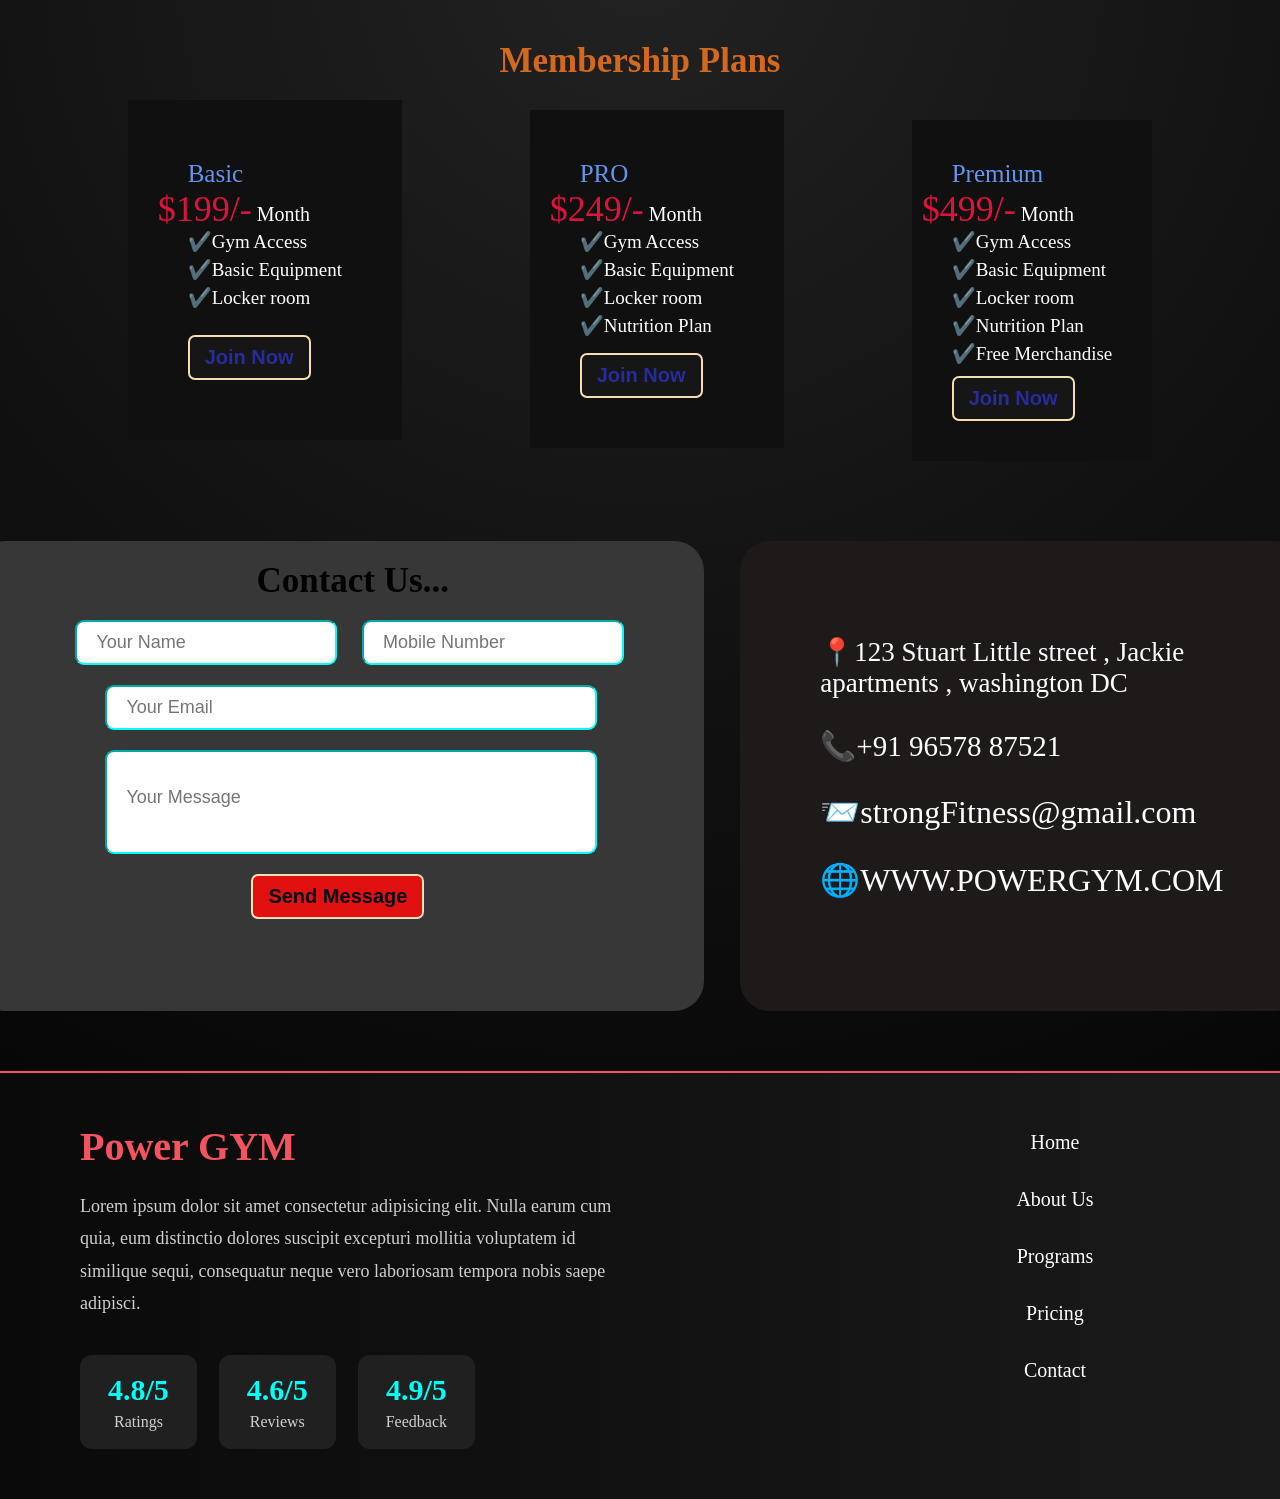
==== commit 1ac57d60: "Project Complete....!!!!" ====
--- a/index.html
+++ b/index.html
@@ -35,11 +35,12 @@
         </section>
 
         <section class="about-section" id="about">
-            
+
             <div class="abt-box1">
                 <p class="bl1">About Us</p>
                 <p class="bl2">We Build Stronger Version of YOU</p>
-                <p class="bl3">Power Gym is more than just a gym - it's a community dedicated to helping you achieve your fitness
+                <p class="bl3">Power Gym is more than just a gym - it's a community dedicated to helping you achieve
+                    your fitness
                     goals.</p>
                 <button class="read-more-btn">Read More</button>
             </div>
@@ -163,7 +164,7 @@
                 </form>
             </div>
             <div class="adress-box">
-                <p class="adl1">📍123  Stuart Little street , Jackie apartments , washington DC </p>
+                <p class="adl1">📍123 Stuart Little street , Jackie apartments , washington DC </p>
                 <p class="adl2">📞+91 96578 87521</p>
                 <p class="adl3">📨strongFitness@gmail.com</p>
                 <p class="adl4">🌐WWW.POWERGYM.COM</p>
@@ -173,19 +174,21 @@
 
     <footer class="footer-section">
         <div class="fbox1">
-            <p>Power GYM</p>
-            <p>Lorem ipsum dolor sit amet consectetur adipisicing elit. Nulla earum cum quia, eum distinctio dolores suscipit excepturi mollitia voluptatem id similique sequi, consequatur neque vero laboriosam tempora nobis saepe adipisci.</p>
-            <div>
-                <p>4.8/5</p>
-                <p>Ratings</p>
-            </div>
-            <div>
-                <p>4.6/5</p>
-                <p>Reviews</p>
-            </div>
-            <div>
-                <p>4.9/5</p>
-                <p>Feedback</p>
+            <p class="fli1">Power GYM</p>
+            <p class="fli2">Lorem ipsum dolor sit amet consectetur adipisicing elit. Nulla earum cum quia, eum
+                distinctio dolores suscipit excepturi mollitia voluptatem id similique sequi, consequatur neque vero
+                laboriosam tempora nobis saepe adipisci.</p>
+            <div class="fb">
+                <p class="fbl1">4.8/5</p>
+                <p class="fbl2">Ratings</p>
+            </div>
+            <div class="fb">
+                <p class="fbl1">4.6/5</p>
+                <p class="fbl2">Reviews</p>
+            </div>
+            <div class="fb">
+                <p class="fbl1">4.9/5</p>
+                <p class="fbl2">Feedback</p>
             </div>
         </div>
         <div class="fbox2">
--- a/style.css
+++ b/style.css
@@ -1,19 +1,22 @@
-*{
+* {
     margin: 0;
     padding: 0;
     color: white;
 }
-body{
+
+body {
     background:
-    radial-gradient(circle at center,
-    #222222,
-    #111111 45%,
-    #000000 100%);
-}
-html{
+        radial-gradient(circle at center,
+            #222222,
+            #111111 45%,
+            #000000 100%);
+}
+
+html {
     scroll-behavior: smooth;
 }
-.header-section{
+
+.header-section {
     display: flex;
     flex-direction: row;
     justify-content: space-between;
@@ -21,46 +24,48 @@
     position: fixed;
     margin-bottom: 29px;
     width: 98%;
-    padding: 1rem;  
+    padding: 1rem;
     background:
-    radial-gradient(circle at top,
-    rgba(255,255,255,0.08),
-    transparent 30%),
-
-    linear-gradient(
-        to bottom,
-        #050505,
-        #0d0d0d,
-        #161616,
-        #050505
-    );
-    height : 60px ;
-
-}
-
-.header-nav{
+        radial-gradient(circle at top,
+            rgba(255, 255, 255, 0.08),
+            transparent 30%),
+
+        linear-gradient(to bottom,
+            #050505,
+            #0d0d0d,
+            #161616,
+            #050505);
+    height: 60px;
+
+}
+
+.header-nav {
     display: grid;
     grid-template-columns: repeat(5, 1fr);
     width: 500px;
 }
-.nav-tag{
+
+.nav-tag {
     font-size: 19px;
     cursor: pointer;
     text-align: center;
-    padding: 8px; 
+    padding: 8px;
     text-decoration: none;
     margin-right: 10px;
 }
-.nav-tag:hover{
+
+.nav-tag:hover {
     background-color: #272c9a;
     border-radius: 5px;
 }
-.nav-tag:active{
+
+.nav-tag:active {
     background-color: whitesmoke;
     color: #272c9a;
     border-radius: 5px;
 }
-.join-btn{
+
+.join-btn {
     background-color: #00fff7;
     border: none;
     color: black;
@@ -71,28 +76,30 @@
     font-size: 20px;
     padding: 7px 15px;
 }
-.join-btn:hover{
+
+.join-btn:hover {
     background-color: #7ff45f;
     color: rgb(255, 13, 13);
 }
-.hero-section{
+
+.hero-section {
     height: 800px;
     background:
         linear-gradient(to right,
             #0a0a0a 0%,
             #0a0a0a 25%,
-            rgba(10,10,10,0.95) 40%,
-            rgba(10,10,10,0.75) 50%,
-            rgba(10,10,10,0.35) 60%,
-            rgba(10,10,10,0) 70%
-        ),
+            rgba(10, 10, 10, 0.95) 40%,
+            rgba(10, 10, 10, 0.75) 50%,
+            rgba(10, 10, 10, 0.35) 60%,
+            rgba(10, 10, 10, 0) 70%),
         url("Images/1.jpg");
 
     background-size: cover;
     background-position: center;
     background-repeat: no-repeat;
 }
-.left-box{
+
+.left-box {
     height: 100vh;
     display: flex;
     flex-direction: column;
@@ -100,27 +107,32 @@
     align-items: center;
     width: 700px;
 }
-.l1{
+
+.l1 {
     font-size: 70px;
     font-weight: bold;
     margin-top: -9px;
     text-align: center;
     margin-bottom: 20px;
 }
-.w1{
+
+.w1 {
     color: #f45361;
-    text-shadow: 3px 3px 12px rgba(0,0,0,0.8);
-}
-.w2{
+    text-shadow: 3px 3px 12px rgba(0, 0, 0, 0.8);
+}
+
+.w2 {
     color: #9d8080;
-    text-shadow: 3px 3px 12px rgba(0,0,0,0.8);
-}
-.l2{
+    text-shadow: 3px 3px 12px rgba(0, 0, 0, 0.8);
+}
+
+.l2 {
     font-size: 19px;
     margin-bottom: 30px;
     margin-top: -10px;
 }
-.join-button{
+
+.join-button {
     color: white;
     border: none;
     cursor: pointer;
@@ -131,25 +143,29 @@
     padding: 15px 35px;
     margin-right: 20px;
 }
-.join-button:hover{
+
+.join-button:hover {
     background-color: #56e32f;
     color: red;
 }
-.Learn-more-btn{
+
+.Learn-more-btn {
     color: red;
     border: none;
     cursor: pointer;
     border-radius: 10px;
     font-size: 24px;
     font-weight: bold;
-    background-color: whitesmoke ;
+    background-color: whitesmoke;
     padding: 15px 35px;
 }
-.Learn-more-btn:hover{
+
+.Learn-more-btn:hover {
     background-color: rgb(81, 30, 30);
     color: whitesmoke;
 }
-.about-section{
+
+.about-section {
     height: 300px;
     display: grid;
     grid-template-columns: 1fr 1fr 1fr 1fr;
@@ -157,7 +173,8 @@
     align-items: center;
     margin-bottom: 50px;
 }
-.abt-box1{
+
+.abt-box1 {
     text-align: left;
     display: flex;
     flex-direction: column;
@@ -168,7 +185,8 @@
     margin-left: 30px;
     margin-right: 50px;
 }
-.bl1{
+
+.bl1 {
     font-size: 30px;
     font-weight: bold;
     width: 100%;
@@ -176,17 +194,20 @@
     color: #f45361;
     text-shadow: 3px 3px 12px rgba(121, 50, 50, 0.8);
 }
-.bl2{
+
+.bl2 {
     margin-bottom: 10px;
     font-size: 40px;
     font-weight: bold;
-    color: #9d8080; 
+    color: #9d8080;
     text-shadow: 3px 3px 12px rgba(121, 50, 50, 0.8);
 }
-.bl3{
+
+.bl3 {
     font-size: medium;
 }
-.read-more-btn{
+
+.read-more-btn {
     color: white;
     border: none;
     cursor: pointer;
@@ -199,7 +220,8 @@
     margin-top: 20px;
     justify-content: left;
 }
-.abt-box2{
+
+.abt-box2 {
     background-color: #383737;
     border-radius: 20px;
     margin-right: 20px;
@@ -211,32 +233,38 @@
     justify-content: center;
     align-items: center;
 }
-.abl1{
+
+.abl1 {
     color: #c03131;
 }
-.abl2{
+
+.abl2 {
     color: antiquewhite;
 }
-.programs-section{
+
+.programs-section {
     display: flex;
     flex-direction: column;
     justify-content: center;
     align-items: center;
     text-align: center;
 }
-.pl1{
+
+.pl1 {
     font-size: 35px;
     font-weight: 900;
 }
-.pb2{
+
+.pb2 {
     display: flex;
     flex-direction: row;
-    justify-content: space-evenly   ;
+    justify-content: space-evenly;
     align-items: center;
     margin-top: 19px;
     margin-bottom: 109px;
 }
-.pbox{
+
+.pbox {
     margin-right: 29px;
     margin-left: 29px;
     display: flex;
@@ -244,65 +272,79 @@
     justify-content: center;
     align-items: center;
 }
-.photo{
+
+.photo {
     height: 200px;
     border-radius: 29px;
     width: 200px;
 }
-.PBLine1{
+
+.PBLine1 {
     color: #f45361;
     font-size: 29px;
     margin-bottom: 9px;
     font-weight: 700;
 }
-.pbl2{
+
+.pbl2 {
     font-size: 19px;
 }
-.price-section{
+
+.price-section {
     height: 500px;
 }
-.plan-container{
+
+.plan-container {
     display: flex;
     flex-direction: row;
     justify-content: space-evenly;
-    align-items: first baseline;  
-    margin-top: 19px; 
-}
-.plan-box1{
+    align-items: first baseline;
+    margin-top: 19px;
+}
+
+.plan-box1 {
     background-color: #101010;
     padding: 60px;
 }
-.plan-box2{
+
+.plan-box2 {
     background-color: #101010;
     padding: 50px;
 }
-.plan-box3{
+
+.plan-box3 {
     background-color: #101010;
     padding: 40px;
 }
-.priceline1{
+
+.priceline1 {
     text-align: center;
     font-size: 35px;
     font-weight: 700;
     color: chocolate;
 }
-.pricel1{
+
+.pricel1 {
     font-size: 25px;
     color: cornflowerblue;
 }
-.pricel2{
+
+.pricel2 {
     font-size: 20px;
 }
-.amount{
+
+.amount {
     font-size: 36px;
     margin-left: -30px;
     color: crimson;
 }
-.access-lines{
+
+.access-lines {
     font-size: 19px;
     margin-bottom: 5px;
 }
-.Joinbtn1{
+
+.Joinbtn1 {
     background-color: #161616;
     color: #272c9a;
     border: none;
@@ -316,11 +358,13 @@
     cursor: pointer;
     font-weight: 800;
 }
-.Joinbtn1:hover{
+
+.Joinbtn1:hover {
     color: wheat;
     background-color: #272c9a;
 }
-.Joinbtn2{
+
+.Joinbtn2 {
     background-color: #161616;
     color: #272c9a;
     border: none;
@@ -334,11 +378,13 @@
     cursor: pointer;
     font-weight: 800;
 }
-.Joinbtn2:hover{
+
+.Joinbtn2:hover {
     color: wheat;
     background-color: #272c9a;
 }
-.Joinbtn3{
+
+.Joinbtn3 {
     background-color: #161616;
     color: #272c9a;
     border: none;
@@ -352,24 +398,28 @@
     cursor: pointer;
     font-weight: 800;
 }
-.Joinbtn3:hover{
+
+.Joinbtn3:hover {
     color: wheat;
     background-color: #272c9a;
 }
-.contact-section{
-    margin-bottom: 1000px;
+
+.contact-section {
+    margin-bottom: 10px;
     display: flex;
     flex-direction: row;
     justify-content: space-evenly;
 }
-.form-box{
+
+.form-box {
     font-size: 22px;
-    padding: 50px  80px;
+    padding: 50px 80px;
     margin-left: -60px;
     background-color: #383737;
     border-radius: 30px;
 }
-.fl1{
+
+.fl1 {
     color: #000000;
     font-size: 35px;
     font-weight: 900;
@@ -377,7 +427,8 @@
     margin-bottom: 19px;
     margin-left: 200px;
 }
-.inp-box{
+
+.inp-box {
     color: #000000;
     font-size: 18px;
     width: 220px;
@@ -386,7 +437,8 @@
     border-color: #00fff7;
     margin-left: 19px;
 }
-.email-inp-box{
+
+.email-inp-box {
     border-color: #00fff7;
     color: #000000;
     font-size: 18px;
@@ -395,9 +447,10 @@
     padding: 10px 19px;
     border-radius: 9px;
     margin-left: 49px;
-    
-}
-.email-inp-box1{
+
+}
+
+.email-inp-box1 {
     color: #000000;
     font-size: 18px;
     width: 450px;
@@ -410,7 +463,8 @@
     text-align: start;
     padding-top: 0;
 }
-.send-btn{
+
+.send-btn {
     border: none;
     border-width: 2px;
     border-radius: 7px;
@@ -426,34 +480,121 @@
     background-color: #e11111;
     color: #020c18;
 }
-.send-btn:hover{
+
+.send-btn:hover {
     background-color: #3e2626;
     color: #2d37f5;
 }
-.adress-box{
-    padding: 50px  80px;
+
+.adress-box {
+    padding: 50px 80px;
     background-color: #1e1a1a;
     height: 370px;
     border-radius: 30px;
     margin-right: -60px;
 }
-.adl1{
+
+.adl1 {
     font-size: 27px;
     margin-top: 45px;
     margin-bottom: 30px;
     width: 380px;
 }
-.adl2{
+
+.adl2 {
     font-size: 29px;
     margin-bottom: 30px;
     width: 380px;
 }
-.adl3{
+
+.adl3 {
     font-size: 32px;
     margin-bottom: 30px;
     width: 380px;
 }
-.adl4{
+
+.adl4 {
     font-size: 32px;
     margin-bottom: 30px;
 }
+
+.footer-section {
+    margin-top: 60px;
+    padding: 50px 80px;
+    background: linear-gradient(to right, #0a0a0a, #1a1a1a);
+    display: flex;
+    justify-content: space-between;
+    align-items: flex-start;
+    border-top: 2px solid #f45361;
+}
+
+.fbox1 {
+    width: 55%;
+}
+
+.fli1 {
+    font-size: 40px;
+    font-weight: bold;
+    color: #f45361;
+    margin-bottom: 20px;
+}
+
+.fli2 {
+    font-size: 18px;
+    color: #cfcfcf;
+    line-height: 1.8;
+    width: 90%;
+    margin-bottom: 35px;
+}
+
+.fb {
+    display: inline-block;
+    background: #202020;
+    padding: 18px 28px;
+    margin-right: 18px;
+    border-radius: 12px;
+    text-align: center;
+    transition: 0.3s;
+}
+
+.fb:hover {
+    transform: translateY(-6px);
+    background: #2d2d2d;
+    box-shadow: 0 0 18px rgba(244, 83, 97, .35);
+}
+
+.fbl1 {
+    font-size: 30px;
+    font-weight: bold;
+    color: #00fff7;
+}
+
+.fbl2 {
+    margin-top: 6px;
+    font-size: 16px;
+    color: #d0d0d0;
+}
+
+.fbox2 {
+    width: 25%;
+    display: flex;
+    justify-content: center;
+}
+
+.footer-nav {
+    display: flex;
+    flex-direction: column;
+    gap: 18px;
+}
+
+.footer-nav .nav-tag {
+    text-decoration: none;
+    color: white;
+    font-size: 20px;
+    transition: .3s;
+}
+
+.footer-nav .nav-tag:hover {
+    color: #00fff7;
+    transform: translateX(8px);
+}
